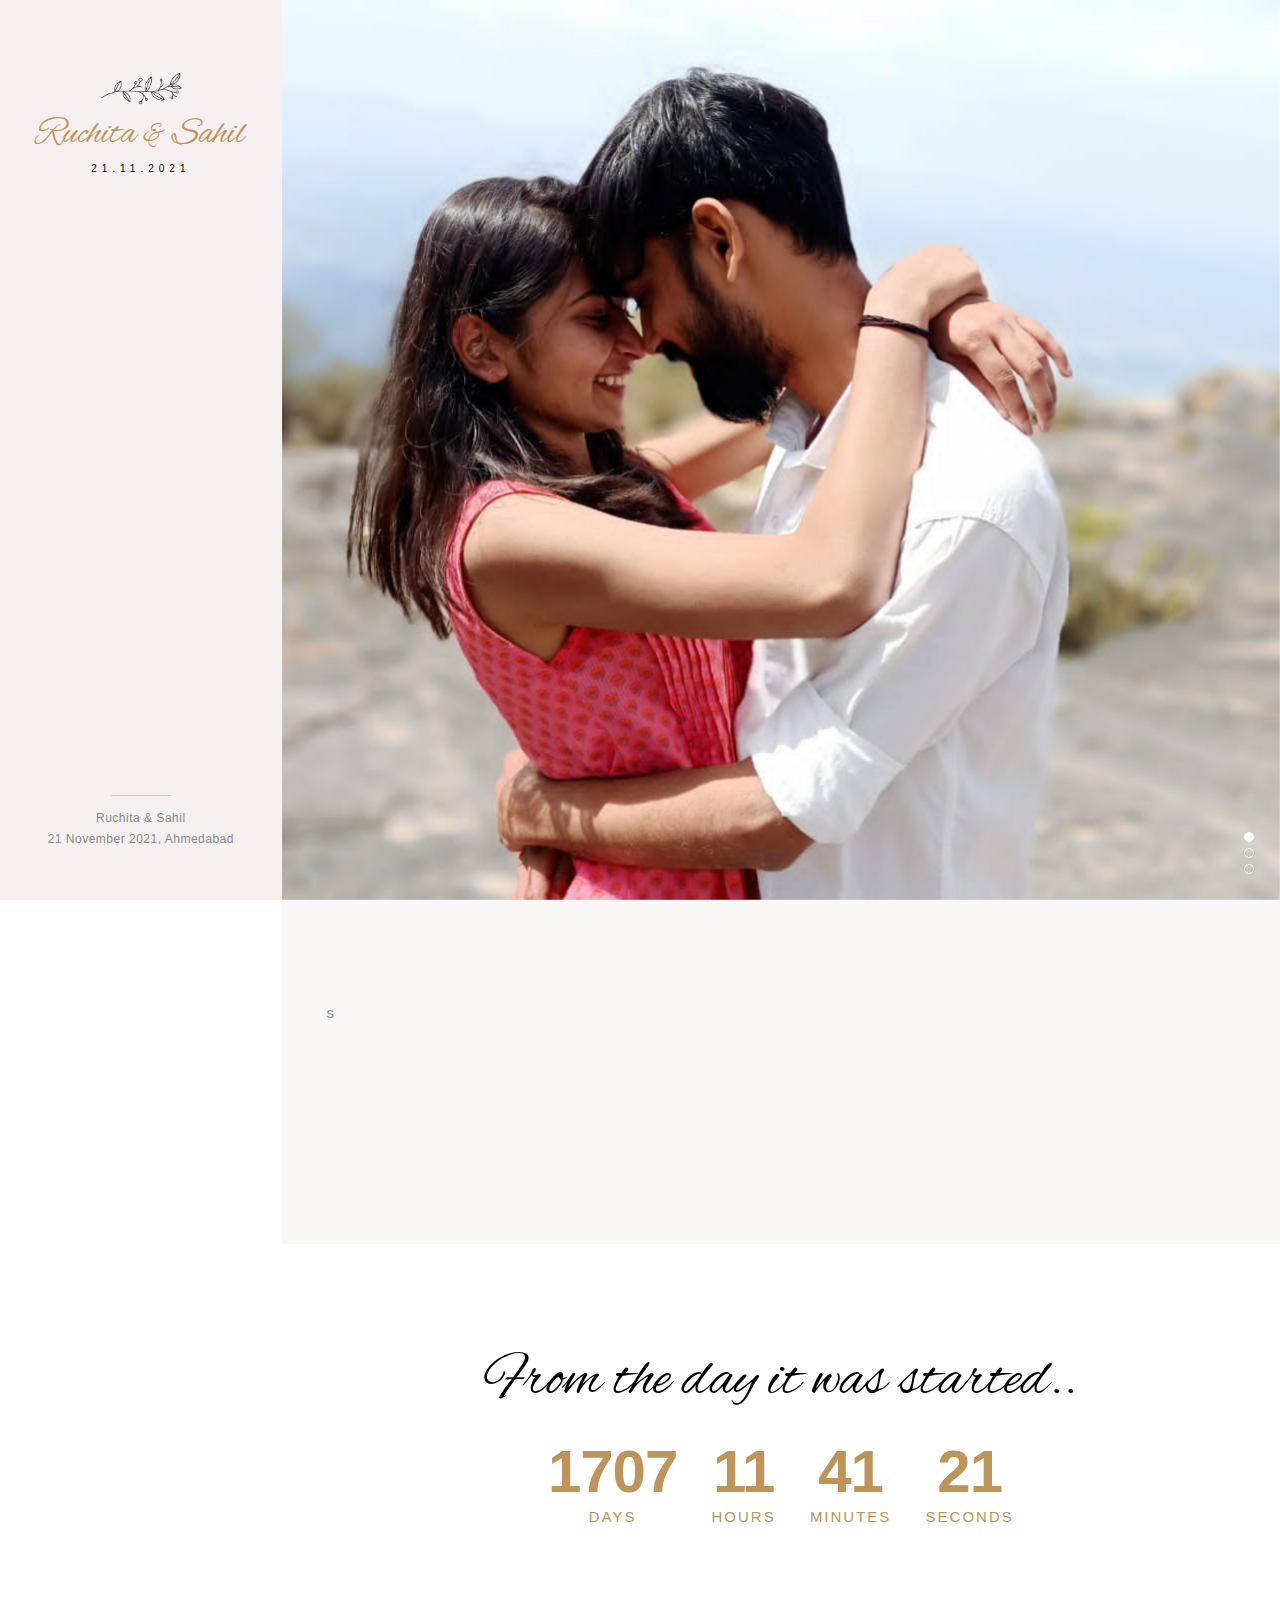
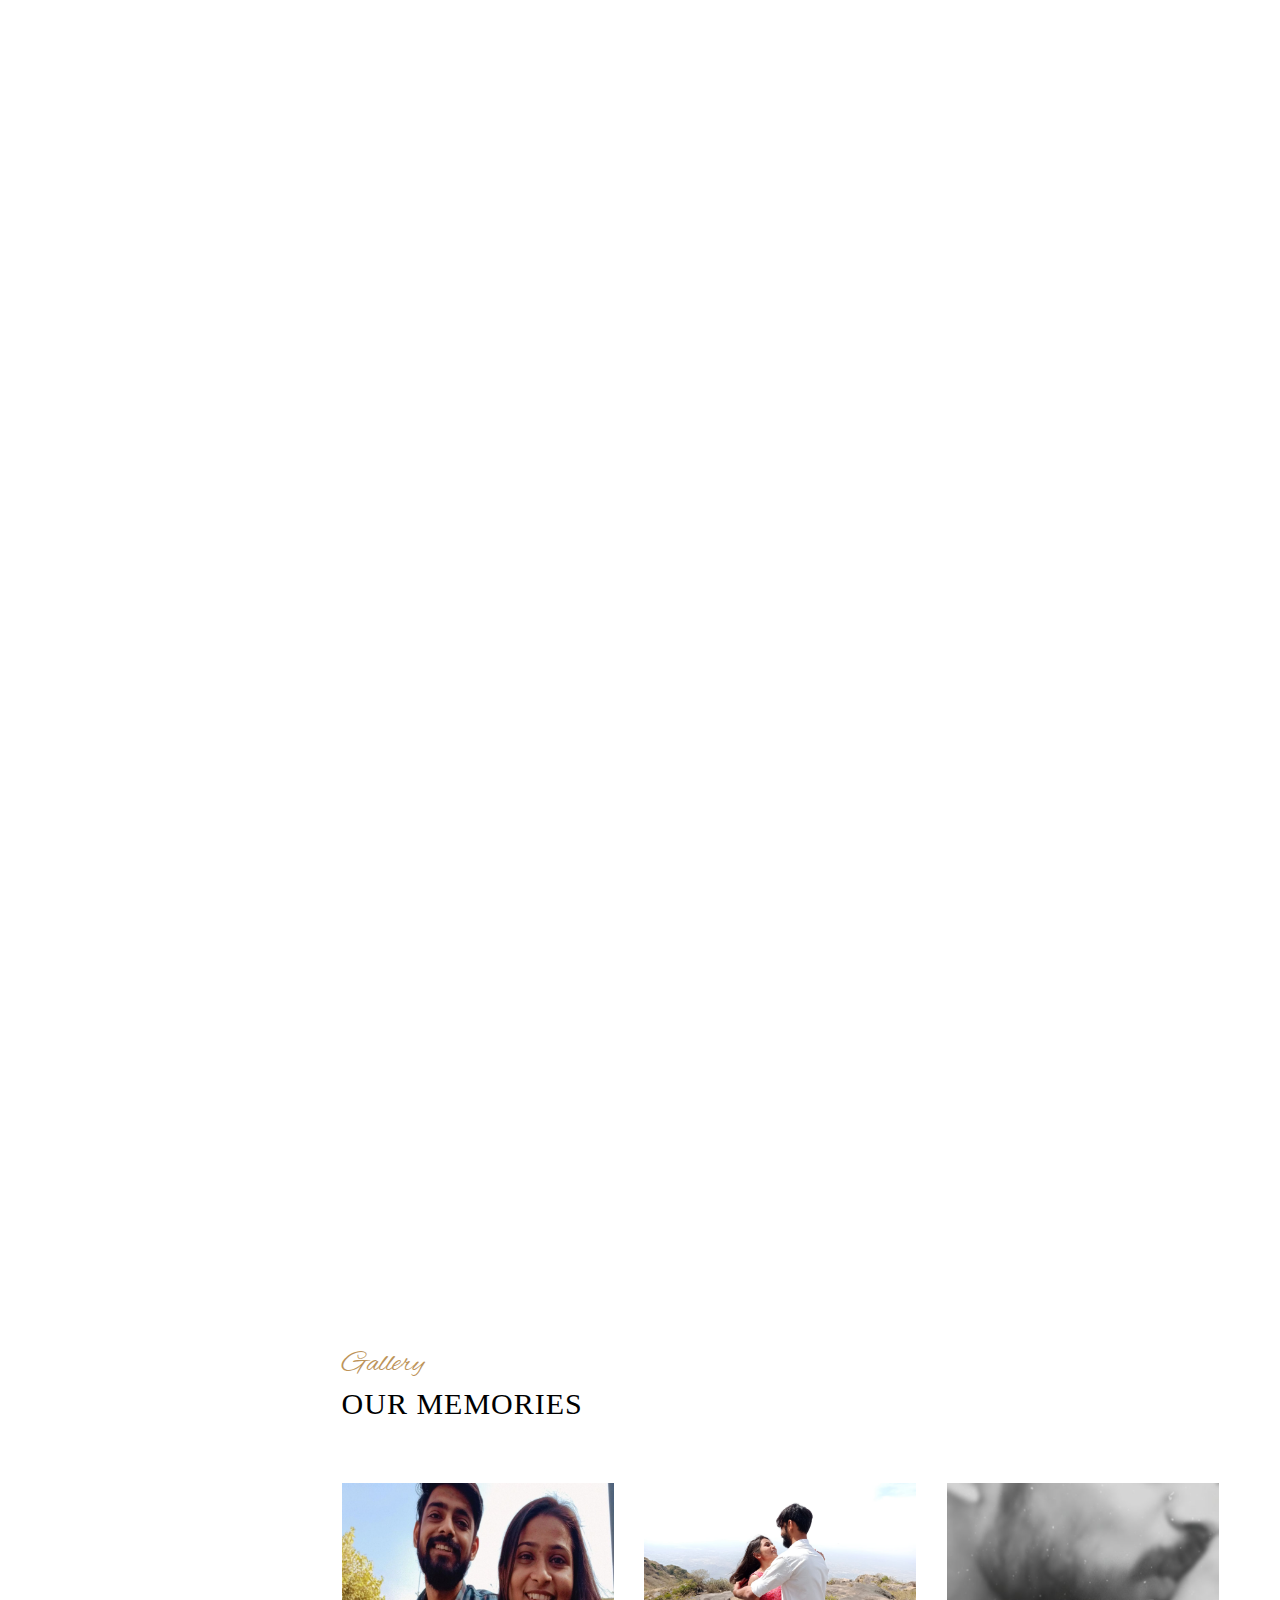
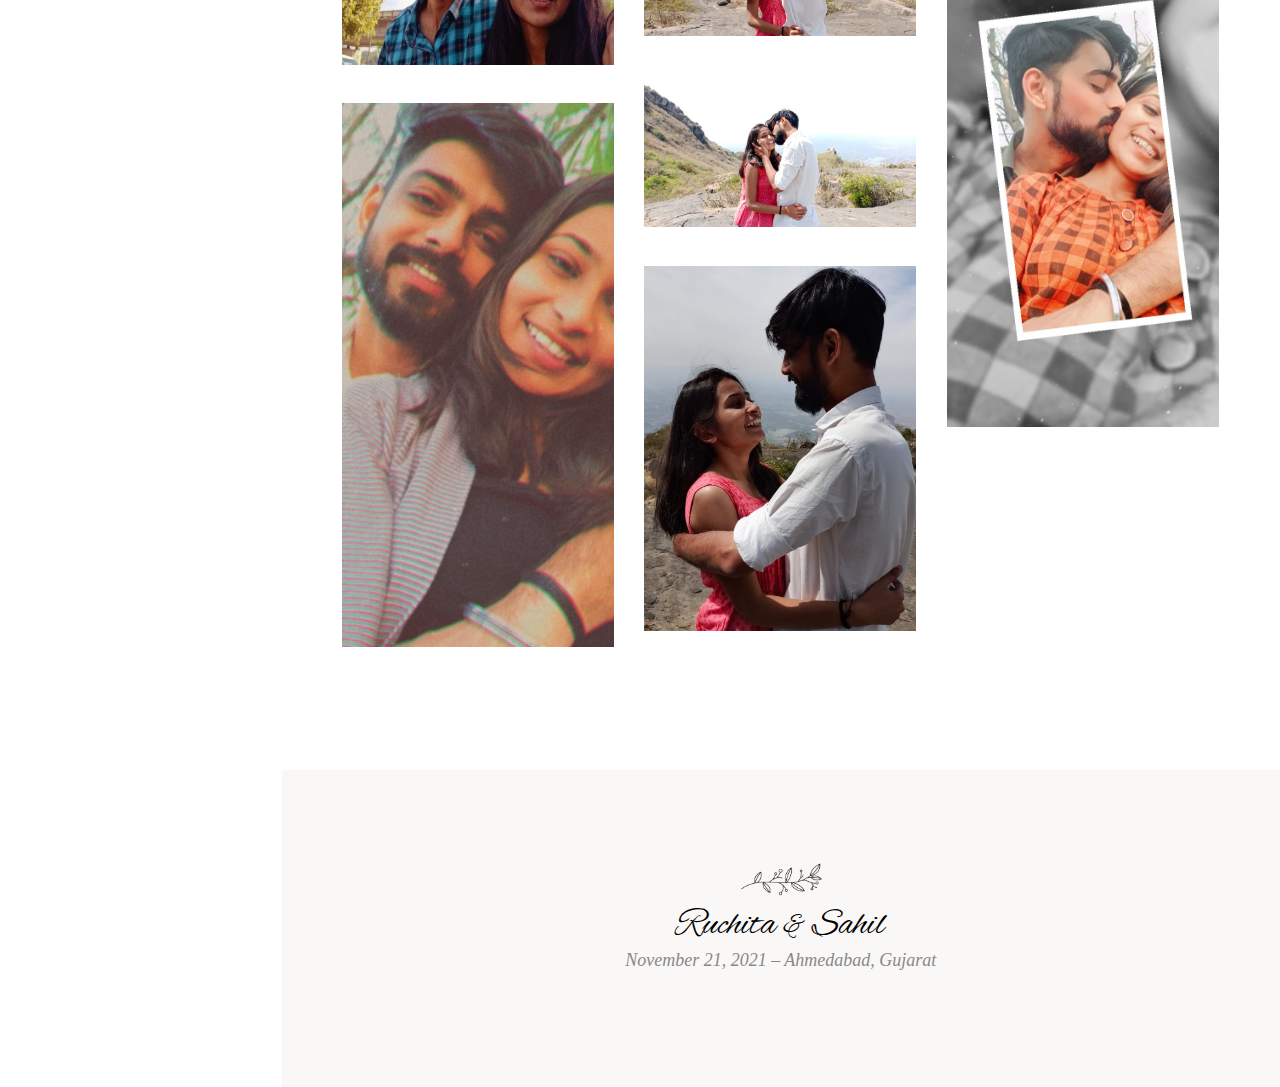
==== index.html @ 97fce1bd "commit via upload" ====
<!DOCTYPE HTML>
<html lang="en">


<!-- Mirrored from duruthemes.com/demo/html/olivia-enrico/demo2/index.html by HTTrack Website Copier/3.x [XR&CO'2014], Sun, 10 Apr 2022 14:04:12 GMT -->
<head>
    <meta charset="utf-8">
    <meta http-equiv="X-UA-Compatible" content="IE=edge">
    <title>Ruchlii & Sahil</title>
    <meta name="viewport" content="width=device-width, initial-scale=1">
    <link rel="icon" type="image/png" href="images/favicon.png" />
    <link rel="stylesheet" href="css/animate.css">
    <link rel="stylesheet" href="css/themify-icons.css">
    <link rel="stylesheet" href="css/bootstrap.css">
    <link rel="stylesheet" href="css/magnific-popup.css">
    <link rel="stylesheet" href="css/owl.carousel.min.css">
    <link rel="stylesheet" href="css/owl.theme.default.min.css">
    <link rel="stylesheet" href="css/flexslider.css">
    <link rel="stylesheet" href="css/style.css">
    <!-- FOR IE9 below -->
    <!--[if lt IE 9]>
        <script src="js/respond.min.js"></script>
    <![endif]-->
    <!-- Global site tag (gtag.js) - Google Analytics -->
    <script async src="https://www.googletagmanager.com/gtag/js?id=UA-144098545-1"></script>
    <script>
        window.dataLayer = window.dataLayer || [];
        function gtag() {
            dataLayer.push(arguments);
        }
        gtag('js', new Date());
        gtag('config', 'UA-144098545-1');
    </script>
</head>

<body>
    <!-- Preloader -->
    <div class="preloader">
        <div class="lds-heart">
            <div></div>
        </div>
    </div>
    <!-- Main -->
    <div id="oliven-page"> <a href="#" class="js-oliven-nav-toggle oliven-nav-toggle"><i></i></a>
        <!-- Sidebar Section -->
        <aside id="oliven-aside">
            <!-- Logo -->
            <div class="oliven-logo">
                <a href="index.html">
                    <img src="images/logo.png" alt="">
                    <span>Ruchita <small>&</small> Sahil</span>
                    <h6>21.11.2021</h6>
                </a>
            </div>
            
            <!-- Sidebar Footer -->
            <div class="footer1"> <span class="separator"></span>
                <p>Ruchita & Sahil<br />21 November 2021, Ahmedabad</p>
            </div>
        </aside>
        <!-- Content Section -->
        <div id="oliven-main">
            <!-- Slider -->
            <div id="home">
                <div class="oliven-hero js-fullheight">
                    <!-- Slider -->
                    <div class="flexslider js-fullheight">
                        <ul class="slides">
                            <li style="background-image: url(images/slider.jpg);">
                                <div class="overlay"></div>
                                <div class="container-fluid">
                                    <div class="row">
                                        <div class="col-md-12 js-fullheight slider-text">
                                            <div class="slider-text-inner">
                                                <div class="desc">
                                                    <h2>Ruchita & Sahil</h2>
                                                    <h6>21 November 2021</h6>
                                                </div>
                                            </div>
                                        </div>
                                    </div>
                                </div>
                            </li>
                            <li style="background-image: url(images/slider2.jpg);">
                                <div class="overlay"></div>
                                <div class="container-fluid">
                                    <div class="row">
                                        <div class="col-md-12 js-fullheight slider-text">
                                            <div class="slider-text-inner">
                                                <div class="desc">
                                                    <h2>I Love you till the end of my life</h2>
                                                </div>
                                            </div>
                                        </div>
                                    </div>
                                </div>
                            </li>
                            <li style="background-image: url(images/slider3.jpg);">
                                <div class="overlay"></div>
                                <div class="container-fluid">
                                    <div class="row">
                                        <div class="col-md-12 js-fullheight slider-text">
                                            <div class="slider-text-inner">
                                                <div class="desc">
                                                    <h2>Thank you for being with me❤</h2>
                                                </div>
                                            </div>
                                        </div>
                                    </div>
                                </div>
                            </li>
                        </ul>
                    </div>
                </div>
            </div>
            <!-- Couple -->
            <div id="couple" class="bridegroom clear section-padding bg-pink">
                <div class="container">
                    
                    <div class="row">s
                        <div class="col-md-12 text-center animate-box" data-animate-effect="fadeInUp">
                            <h3 class="oliven-couple-title">Our First Meet!!</h3>
                            <h4 class="oliven-couple-subtitle">Novemeber 21, 2021 — Ahmedabad, Gujarat</h4> 
                        </div>
                    </div>
                </div>
            </div>
            <!-- Countdown -->
            <div id="countdown" class="section-padding bg-img bg-fixed" data-background="images/banner-1.jpg">
                <div class="container">
                    <div class="row">
                        <div class="section-head col-md-12">
                            <h4>From the day it was started..</h4> 
                        </div>
                    </div>
                    <div class="row">
                        <div class="col-md-12">
                            <ul>
                                <li><span id="days"></span>Days</li>
                                <li><span id="hours"></span>Hours</li>
                                <li><span id="minutes"></span>Minutes</li>
                                <li><span id="seconds"></span>Seconds</li>
                            </ul>
                        </div>
                    </div>
                </div>
            </div>
            <!-- Our Story -->
            <div id="story" class="story section-padding">
                <div class="container">
                    <div class="row">
                        <div class="col-md-5 mb-30">
                            <div class="story-img animate-box" data-animate-effect="fadeInLeft">
                                <div class="img"> <img src="images/story.jpg" class="img-fluid" alt=""> </div>
                            </div>
                        </div>
                        <div class="col-md-7 animate-box" data-animate-effect="fadeInRight">
                            <h4 class="oliven-story-subtitle">Our love.</h4>
                            <h3 class="oliven-story-title">Our Story</h3>
                            <p>Curabit aliquet orci elit genes tristique lorem commodo vitae. Tuliaum tincidunt nete sede gravida aliquam, neque libero hendrerit magna, sit amet mollis lacus ithe maurise. Dunya erat volutpat edat themo the druanye semper.</p>
                            <p>Luality fringilla duiman at elit vinibus viverra nec a lacus themo the druanye sene sollicitudin mi suscipit non sagie the fermen.</p>
                            <p>Phasellus viverra tristique justo duis vitae diam neque nivamus ac est augue artine aringilla dui at elit finibus viverra nec a lacus. Nedana themo eros odio semper soe suscipit non. Curabit aliquet orci elit genes tristique.</p>
                            <h4>Dec 5th, 2022, We Said Yes!</h4>
                            <p>Luality fringilla duiman at elit finibus viverra nec a lacus themo the druanye sene sollicitudin mi suscipit non sagie the fermen.</p>
                        </div>
                    </div>
                </div>
            </div>
            <!-- Friends -->
         
            <!-- See you -->
            <div id="seeyou" class="seeyou section-padding bg-img bg-fixed" data-background="images/banner-3.jpg">
                <div class="container">
                    <div class="row">
                        <div class="section-head col-md-12 text-center"> 
                            <span><i class="ti-heart"></i></span>
                            <h4>Always be with you darling till the end..</h4>
                        </div>
                    </div>
                </div>
            </div>
        
            <!-- Gallery -->
            <div id="gallery" class="section-padding">
                <div class="container">
                    <div class="row">
                        <div class="col-md-12 mb-30"> 
                            <span class="oliven-title-meta">Gallery</span>
                            <h2 class="oliven-title">Our Memories</h2> 
                        </div>
                    </div>
                    
                </div>
                <div class="container">
                    <div class="row gallery-filter mt-3">
                        <div class="col-md-4 gallery-item ceremony">
                            <a href="images/gallery/1.jpg" class="img-zoom">
                                <div class="gallery-box">
                                    <div class="gallery-img"> <img src="images/gallery/1.jpg" class="img-fluid mx-auto d-block" alt=""> </div>
                                
                                </div>
                            </a>
                        </div>
                        <div class="col-md-4 gallery-item party">
                            <a href="images/gallery/2.jpg" class="img-zoom">
                                <div class="gallery-box">
                                    <div class="gallery-img"> <img src="images/gallery/2.jpg" class="img-fluid mx-auto d-block" alt=""> </div>
                                    
                                </div>
                            </a>
                        </div>
                        <div class="col-md-4 gallery-item ceremony">
                            <a href="images/gallery/3.jpg" class="img-zoom">
                                <div class="gallery-box">
                                    <div class="gallery-img"> <img src="images/gallery/3.jpg" class="img-fluid mx-auto d-block" alt=""> </div>
                                   
                                </div>
                            </a>
                        </div>
                        <div class="col-md-4 gallery-item party">
                            <a href="images/gallery/4.jpg" class="img-zoom">
                                <div class="gallery-box">
                                    <div class="gallery-img"> <img src="images/gallery/4.jpg" class="img-fluid mx-auto d-block" alt=""> </div>
                                  
                                </div>
                            </a>
                        </div>
                        <div class="col-md-4 gallery-item ceremony">
                            <a href="images/gallery/5.jpg" class="img-zoom">
                                <div class="gallery-box">
                                    <div class="gallery-img"> <img src="images/gallery/5.jpg" class="img-fluid mx-auto d-block" alt=""> </div>
                                    
                                </div>
                            </a>
                        </div>
                        <div class="col-md-4 gallery-item party">
                            <a href="images/gallery/6.jpg" class="img-zoom">
                                <div class="gallery-box">
                                    <div class="gallery-img"> <img src="images/gallery/6.jpg" class="img-fluid mx-auto d-block" alt=""> </div>
                                 
                                </div>
                            </a>
                        </div>
                    </div>
                </div>
            </div>
      
            <!-- Footer -->
            <div class="footer2">
                <div class="oliven-narrow-content">
                    <div class="row">
                        <div class="col-md-12 text-center">
                            <h2>
                                <a href="index.html"><img src="images/logo.png" alt=""><span>Ruchita <small>&</small> Sahil</span></a>
                            </h2>
                            <p class="copyright">November 21, 2021 – Ahmedabad, Gujarat</p>
                        </div>
                    </div>
                </div>
            </div>
        </div>
        <!-- jQuery -->
        <script src="js/jquery.min.js"></script>
        <script src="js/modernizr-2.6.2.min.js"></script>
        <script src="js/jquery.easing.1.3.js"></script>
        <script src="js/bootstrap.min.js"></script>
        <script src="js/jquery.flexslider-min.js"></script>
        <script src="js/jquery.waypoints.min.js"></script>
        <script src="js/sticky-kit.min.js"></script>
        <script src="js/isotope.js"></script>
        <script src="js/jquery.magnific-popup.min.js"></script>
        <script src="js/owl.carousel.min.js"></script>
        <script src="js/main.js"></script>
    </div>
</body>


<!-- Mirrored from duruthemes.com/demo/html/olivia-enrico/demo2/index.html by HTTrack Website Copier/3.x [XR&CO'2014], Sun, 10 Apr 2022 14:05:43 GMT -->
</html>
---- css/themify-icons.css ----
@font-face {
	font-family: 'themify';
	src:url('../fonts/themify.eot');
	src:url('../fonts/themifyd41d.eot?#iefix') format('embedded-opentype'),
		url('../fonts/themify.woff') format('woff'),
		url('../fonts/themify.ttf') format('truetype'),
		url('../fonts/themify.svg') format('svg');
	font-weight: normal;
	font-style: normal;
}

[class^="ti-"], [class*=" ti-"] {
	font-family: 'themify';
	speak: none;
	font-style: normal;
	font-weight: normal;
	font-variant: normal;
	text-transform: none;
	line-height: 1;

	/* Better Font Rendering =========== */
	-webkit-font-smoothing: antialiased;
	-moz-osx-font-smoothing: grayscale;
}

.ti-wand:before {
	content: "\e600";
}
.ti-volume:before {
	content: "\e601";
}
.ti-user:before {
	content: "\e602";
}
.ti-unlock:before {
	content: "\e603";
}
.ti-unlink:before {
	content: "\e604";
}
.ti-trash:before {
	content: "\e605";
}
.ti-thought:before {
	content: "\e606";
}
.ti-target:before {
	content: "\e607";
}
.ti-tag:before {
	content: "\e608";
}
.ti-tablet:before {
	content: "\e609";
}
.ti-star:before {
	content: "\e60a";
}
.ti-spray:before {
	content: "\e60b";
}
.ti-signal:before {
	content: "\e60c";
}
.ti-shopping-cart:before {
	content: "\e60d";
}
.ti-shopping-cart-full:before {
	content: "\e60e";
}
.ti-settings:before {
	content: "\e60f";
}
.ti-search:before {
	content: "\e610";
}
.ti-zoom-in:before {
	content: "\e611";
}
.ti-zoom-out:before {
	content: "\e612";
}
.ti-cut:before {
	content: "\e613";
}
.ti-ruler:before {
	content: "\e614";
}
.ti-ruler-pencil:before {
	content: "\e615";
}
.ti-ruler-alt:before {
	content: "\e616";
}
.ti-bookmark:before {
	content: "\e617";
}
.ti-bookmark-alt:before {
	content: "\e618";
}
.ti-reload:before {
	content: "\e619";
}
.ti-plus:before {
	content: "\e61a";
}
.ti-pin:before {
	content: "\e61b";
}
.ti-pencil:before {
	content: "\e61c";
}
.ti-pencil-alt:before {
	content: "\e61d";
}
.ti-paint-roller:before {
	content: "\e61e";
}
.ti-paint-bucket:before {
	content: "\e61f";
}
.ti-na:before {
	content: "\e620";
}
.ti-mobile:before {
	content: "\e621";
}
.ti-minus:before {
	content: "\e622";
}
.ti-medall:before {
	content: "\e623";
}
.ti-medall-alt:before {
	content: "\e624";
}
.ti-marker:before {
	content: "\e625";
}
.ti-marker-alt:before {
	content: "\e626";
}
.ti-arrow-up:before {
	content: "\e627";
}
.ti-arrow-right:before {
	content: "\e628";
}
.ti-arrow-left:before {
	content: "\e629";
}
.ti-arrow-down:before {
	content: "\e62a";
}
.ti-lock:before {
	content: "\e62b";
}
.ti-location-arrow:before {
	content: "\e62c";
}
.ti-link:before {
	content: "\e62d";
}
.ti-layout:before {
	content: "\e62e";
}
.ti-layers:before {
	content: "\e62f";
}
.ti-layers-alt:before {
	content: "\e630";
}
.ti-key:before {
	content: "\e631";
}
.ti-import:before {
	content: "\e632";
}
.ti-image:before {
	content: "\e633";
}
.ti-heart:before {
	content: "\e634";
}
.ti-heart-broken:before {
	content: "\e635";
}
.ti-hand-stop:before {
	content: "\e636";
}
.ti-hand-open:before {
	content: "\e637";
}
.ti-hand-drag:before {
	content: "\e638";
}
.ti-folder:before {
	content: "\e639";
}
.ti-flag:before {
	content: "\e63a";
}
.ti-flag-alt:before {
	content: "\e63b";
}
.ti-flag-alt-2:before {
	content: "\e63c";
}
.ti-eye:before {
	content: "\e63d";
}
.ti-export:before {
	content: "\e63e";
}
.ti-exchange-vertical:before {
	content: "\e63f";
}
.ti-desktop:before {
	content: "\e640";
}
.ti-cup:before {
	content: "\e641";
}
.ti-crown:before {
	content: "\e642";
}
.ti-comments:before {
	content: "\e643";
}
.ti-comment:before {
	content: "\e644";
}
.ti-comment-alt:before {
	content: "\e645";
}
.ti-close:before {
	content: "\e646";
}
.ti-clip:before {
	content: "\e647";
}
.ti-angle-up:before {
	content: "\e648";
}
.ti-angle-right:before {
	content: "\e649";
}
.ti-angle-left:before {
	content: "\e64a";
}
.ti-angle-down:before {
	content: "\e64b";
}
.ti-check:before {
	content: "\e64c";
}
.ti-check-box:before {
	content: "\e64d";
}
.ti-camera:before {
	content: "\e64e";
}
.ti-announcement:before {
	content: "\e64f";
}
.ti-brush:before {
	content: "\e650";
}
.ti-briefcase:before {
	content: "\e651";
}
.ti-bolt:before {
	content: "\e652";
}
.ti-bolt-alt:before {
	content: "\e653";
}
.ti-blackboard:before {
	content: "\e654";
}
.ti-bag:before {
	content: "\e655";
}
.ti-move:before {
	content: "\e656";
}
.ti-arrows-vertical:before {
	content: "\e657";
}
.ti-arrows-horizontal:before {
	content: "\e658";
}
.ti-fullscreen:before {
	content: "\e659";
}
.ti-arrow-top-right:before {
	content: "\e65a";
}
.ti-arrow-top-left:before {
	content: "\e65b";
}
.ti-arrow-circle-up:before {
	content: "\e65c";
}
.ti-arrow-circle-right:before {
	content: "\e65d";
}
.ti-arrow-circle-left:before {
	content: "\e65e";
}
.ti-arrow-circle-down:before {
	content: "\e65f";
}
.ti-angle-double-up:before {
	content: "\e660";
}
.ti-angle-double-right:before {
	content: "\e661";
}
.ti-angle-double-left:before {
	content: "\e662";
}
.ti-angle-double-down:before {
	content: "\e663";
}
.ti-zip:before {
	content: "\e664";
}
.ti-world:before {
	content: "\e665";
}
.ti-wheelchair:before {
	content: "\e666";
}
.ti-view-list:before {
	content: "\e667";
}
.ti-view-list-alt:before {
	content: "\e668";
}
.ti-view-grid:before {
	content: "\e669";
}
.ti-uppercase:before {
	content: "\e66a";
}
.ti-upload:before {
	content: "\e66b";
}
.ti-underline:before {
	content: "\e66c";
}
.ti-truck:before {
	content: "\e66d";
}
.ti-timer:before {
	content: "\e66e";
}
.ti-ticket:before {
	content: "\e66f";
}
.ti-thumb-up:before {
	content: "\e670";
}
.ti-thumb-down:before {
	content: "\e671";
}
.ti-text:before {
	content: "\e672";
}
.ti-stats-up:before {
	content: "\e673";
}
.ti-stats-down:before {
	content: "\e674";
}
.ti-split-v:before {
	content: "\e675";
}
.ti-split-h:before {
	content: "\e676";
}
.ti-smallcap:before {
	content: "\e677";
}
.ti-shine:before {
	content: "\e678";
}
.ti-shift-right:before {
	content: "\e679";
}
.ti-shift-left:before {
	content: "\e67a";
}
.ti-shield:before {
	content: "\e67b";
}
.ti-notepad:before {
	content: "\e67c";
}
.ti-server:before {
	content: "\e67d";
}
.ti-quote-right:before {
	content: "\e67e";
}
.ti-quote-left:before {
	content: "\e67f";
}
.ti-pulse:before {
	content: "\e680";
}
.ti-printer:before {
	content: "\e681";
}
.ti-power-off:before {
	content: "\e682";
}
.ti-plug:before {
	content: "\e683";
}
.ti-pie-chart:before {
	content: "\e684";
}
.ti-paragraph:before {
	content: "\e685";
}
.ti-panel:before {
	content: "\e686";
}
.ti-package:before {
	content: "\e687";
}
.ti-music:before {
	content: "\e688";
}
.ti-music-alt:before {
	content: "\e689";
}
.ti-mouse:before {
	content: "\e68a";
}
.ti-mouse-alt:before {
	content: "\e68b";
}
.ti-money:before {
	content: "\e68c";
}
.ti-microphone:before {
	content: "\e68d";
}
.ti-menu:before {
	content: "\e68e";
}
.ti-menu-alt:before {
	content: "\e68f";
}
.ti-map:before {
	content: "\e690";
}
.ti-map-alt:before {
	content: "\e691";
}
.ti-loop:before {
	content: "\e692";
}
.ti-location-pin:before {
	content: "\e693";
}
.ti-list:before {
	content: "\e694";
}
.ti-light-bulb:before {
	content: "\e695";
}
.ti-Italic:before {
	content: "\e696";
}
.ti-info:before {
	content: "\e697";
}
.ti-infinite:before {
	content: "\e698";
}
.ti-id-badge:before {
	content: "\e699";
}
.ti-hummer:before {
	content: "\e69a";
}
.ti-home:before {
	content: "\e69b";
}
.ti-help:before {
	content: "\e69c";
}
.ti-headphone:before {
	content: "\e69d";
}
.ti-harddrives:before {
	content: "\e69e";
}
.ti-harddrive:before {
	content: "\e69f";
}
.ti-gift:before {
	content: "\e6a0";
}
.ti-game:before {
	content: "\e6a1";
}
.ti-filter:before {
	content: "\e6a2";
}
.ti-files:before {
	content: "\e6a3";
}
.ti-file:before {
	content: "\e6a4";
}
.ti-eraser:before {
	content: "\e6a5";
}
.ti-envelope:before {
	content: "\e6a6";
}
.ti-download:before {
	content: "\e6a7";
}
.ti-direction:before {
	content: "\e6a8";
}
.ti-direction-alt:before {
	content: "\e6a9";
}
.ti-dashboard:before {
	content: "\e6aa";
}
.ti-control-stop:before {
	content: "\e6ab";
}
.ti-control-shuffle:before {
	content: "\e6ac";
}
.ti-control-play:before {
	content: "\e6ad";
}
.ti-control-pause:before {
	content: "\e6ae";
}
.ti-control-forward:before {
	content: "\e6af";
}
.ti-control-backward:before {
	content: "\e6b0";
}
.ti-cloud:before {
	content: "\e6b1";
}
.ti-cloud-up:before {
	content: "\e6b2";
}
.ti-cloud-down:before {
	content: "\e6b3";
}
.ti-clipboard:before {
	content: "\e6b4";
}
.ti-car:before {
	content: "\e6b5";
}
.ti-calendar:before {
	content: "\e6b6";
}
.ti-book:before {
	content: "\e6b7";
}
.ti-bell:before {
	content: "\e6b8";
}
.ti-basketball:before {
	content: "\e6b9";
}
.ti-bar-chart:before {
	content: "\e6ba";
}
.ti-bar-chart-alt:before {
	content: "\e6bb";
}
.ti-back-right:before {
	content: "\e6bc";
}
.ti-back-left:before {
	content: "\e6bd";
}
.ti-arrows-corner:before {
	content: "\e6be";
}
.ti-archive:before {
	content: "\e6bf";
}
.ti-anchor:before {
	content: "\e6c0";
}
.ti-align-right:before {
	content: "\e6c1";
}
.ti-align-left:before {
	content: "\e6c2";
}
.ti-align-justify:before {
	content: "\e6c3";
}
.ti-align-center:before {
	content: "\e6c4";
}
.ti-alert:before {
	content: "\e6c5";
}
.ti-alarm-clock:before {
	content: "\e6c6";
}
.ti-agenda:before {
	content: "\e6c7";
}
.ti-write:before {
	content: "\e6c8";
}
.ti-window:before {
	content: "\e6c9";
}
.ti-widgetized:before {
	content: "\e6ca";
}
.ti-widget:before {
	content: "\e6cb";
}
.ti-widget-alt:before {
	content: "\e6cc";
}
.ti-wallet:before {
	content: "\e6cd";
}
.ti-video-clapper:before {
	content: "\e6ce";
}
.ti-video-camera:before {
	content: "\e6cf";
}
.ti-vector:before {
	content: "\e6d0";
}
.ti-themify-logo:before {
	content: "\e6d1";
}
.ti-themify-favicon:before {
	content: "\e6d2";
}
.ti-themify-favicon-alt:before {
	content: "\e6d3";
}
.ti-support:before {
	content: "\e6d4";
}
.ti-stamp:before {
	content: "\e6d5";
}
.ti-split-v-alt:before {
	content: "\e6d6";
}
.ti-slice:before {
	content: "\e6d7";
}
.ti-shortcode:before {
	content: "\e6d8";
}
.ti-shift-right-alt:before {
	content: "\e6d9";
}
.ti-shift-left-alt:before {
	content: "\e6da";
}
.ti-ruler-alt-2:before {
	content: "\e6db";
}
.ti-receipt:before {
	content: "\e6dc";
}
.ti-pin2:before {
	content: "\e6dd";
}
.ti-pin-alt:before {
	content: "\e6de";
}
.ti-pencil-alt2:before {
	content: "\e6df";
}
.ti-palette:before {
	content: "\e6e0";
}
.ti-more:before {
	content: "\e6e1";
}
.ti-more-alt:before {
	content: "\e6e2";
}
.ti-microphone-alt:before {
	content: "\e6e3";
}
.ti-magnet:before {
	content: "\e6e4";
}
.ti-line-double:before {
	content: "\e6e5";
}
.ti-line-dotted:before {
	content: "\e6e6";
}
.ti-line-dashed:before {
	content: "\e6e7";
}
.ti-layout-width-full:before {
	content: "\e6e8";
}
.ti-layout-width-default:before {
	content: "\e6e9";
}
.ti-layout-width-default-alt:before {
	content: "\e6ea";
}
.ti-layout-tab:before {
	content: "\e6eb";
}
.ti-layout-tab-window:before {
	content: "\e6ec";
}
.ti-layout-tab-v:before {
	content: "\e6ed";
}
.ti-layout-tab-min:before {
	content: "\e6ee";
}
.ti-layout-slider:before {
	content: "\e6ef";
}
.ti-layout-slider-alt:before {
	content: "\e6f0";
}
.ti-layout-sidebar-right:before {
	content: "\e6f1";
}
.ti-layout-sidebar-none:before {
	content: "\e6f2";
}
.ti-layout-sidebar-left:before {
	content: "\e6f3";
}
.ti-layout-placeholder:before {
	content: "\e6f4";
}
.ti-layout-menu:before {
	content: "\e6f5";
}
.ti-layout-menu-v:before {
	content: "\e6f6";
}
.ti-layout-menu-separated:before {
	content: "\e6f7";
}
.ti-layout-menu-full:before {
	content: "\e6f8";
}
.ti-layout-media-right-alt:before {
	content: "\e6f9";
}
.ti-layout-media-right:before {
	content: "\e6fa";
}
.ti-layout-media-overlay:before {
	content: "\e6fb";
}
.ti-layout-media-overlay-alt:before {
	content: "\e6fc";
}
.ti-layout-media-overlay-alt-2:before {
	content: "\e6fd";
}
.ti-layout-media-left-alt:before {
	content: "\e6fe";
}
.ti-layout-media-left:before {
	content: "\e6ff";
}
.ti-layout-media-center-alt:before {
	content: "\e700";
}
.ti-layout-media-center:before {
	content: "\e701";
}
.ti-layout-list-thumb:before {
	content: "\e702";
}
.ti-layout-list-thumb-alt:before {
	content: "\e703";
}
.ti-layout-list-post:before {
	content: "\e704";
}
.ti-layout-list-large-image:before {
	content: "\e705";
}
.ti-layout-line-solid:before {
	content: "\e706";
}
.ti-layout-grid4:before {
	content: "\e707";
}
.ti-layout-grid3:before {
	content: "\e708";
}
.ti-layout-grid2:before {
	content: "\e709";
}
.ti-layout-grid2-thumb:before {
	content: "\e70a";
}
.ti-layout-cta-right:before {
	content: "\e70b";
}
.ti-layout-cta-left:before {
	content: "\e70c";
}
.ti-layout-cta-center:before {
	content: "\e70d";
}
.ti-layout-cta-btn-right:before {
	content: "\e70e";
}
.ti-layout-cta-btn-left:before {
	content: "\e70f";
}
.ti-layout-column4:before {
	content: "\e710";
}
.ti-layout-column3:before {
	content: "\e711";
}
.ti-layout-column2:before {
	content: "\e712";
}
.ti-layout-accordion-separated:before {
	content: "\e713";
}
.ti-layout-accordion-merged:before {
	content: "\e714";
}
.ti-layout-accordion-list:before {
	content: "\e715";
}
.ti-ink-pen:before {
	content: "\e716";
}
.ti-info-alt:before {
	content: "\e717";
}
.ti-help-alt:before {
	content: "\e718";
}
.ti-headphone-alt:before {
	content: "\e719";
}
.ti-hand-point-up:before {
	content: "\e71a";
}
.ti-hand-point-right:before {
	content: "\e71b";
}
.ti-hand-point-left:before {
	content: "\e71c";
}
.ti-hand-point-down:before {
	content: "\e71d";
}
.ti-gallery:before {
	content: "\e71e";
}
.ti-face-smile:before {
	content: "\e71f";
}
.ti-face-sad:before {
	content: "\e720";
}
.ti-credit-card:before {
	content: "\e721";
}
.ti-control-skip-forward:before {
	content: "\e722";
}
.ti-control-skip-backward:before {
	content: "\e723";
}
.ti-control-record:before {
	content: "\e724";
}
.ti-control-eject:before {
	content: "\e725";
}
.ti-comments-smiley:before {
	content: "\e726";
}
.ti-brush-alt:before {
	content: "\e727";
}
.ti-youtube:before {
	content: "\e728";
}
.ti-vimeo:before {
	content: "\e729";
}
.ti-twitter:before {
	content: "\e72a";
}
.ti-time:before {
	content: "\e72b";
}
.ti-tumblr:before {
	content: "\e72c";
}
.ti-skype:before {
	content: "\e72d";
}
.ti-share:before {
	content: "\e72e";
}
.ti-share-alt:before {
	content: "\e72f";
}
.ti-rocket:before {
	content: "\e730";
}
.ti-pinterest:before {
	content: "\e731";
}
.ti-new-window:before {
	content: "\e732";
}
.ti-microsoft:before {
	content: "\e733";
}
.ti-list-ol:before {
	content: "\e734";
}
.ti-linkedin:before {
	content: "\e735";
}
.ti-layout-sidebar-2:before {
	content: "\e736";
}
.ti-layout-grid4-alt:before {
	content: "\e737";
}
.ti-layout-grid3-alt:before {
	content: "\e738";
}
.ti-layout-grid2-alt:before {
	content: "\e739";
}
.ti-layout-column4-alt:before {
	content: "\e73a";
}
.ti-layout-column3-alt:before {
	content: "\e73b";
}
.ti-layout-column2-alt:before {
	content: "\e73c";
}
.ti-instagram:before {
	content: "\e73d";
}
.ti-google:before {
	content: "\e73e";
}
.ti-github:before {
	content: "\e73f";
}
.ti-flickr:before {
	content: "\e740";
}
.ti-facebook:before {
	content: "\e741";
}
.ti-dropbox:before {
	content: "\e742";
}
.ti-dribbble:before {
	content: "\e743";
}
.ti-apple:before {
	content: "\e744";
}
.ti-android:before {
	content: "\e745";
}
.ti-save:before {
	content: "\e746";
}
.ti-save-alt:before {
	content: "\e747";
}
.ti-yahoo:before {
	content: "\e748";
}
.ti-wordpress:before {
	content: "\e749";
}
.ti-vimeo-alt:before {
	content: "\e74a";
}
.ti-twitter-alt:before {
	content: "\e74b";
}
.ti-tumblr-alt:before {
	content: "\e74c";
}
.ti-trello:before {
	content: "\e74d";
}
.ti-stack-overflow:before {
	content: "\e74e";
}
.ti-soundcloud:before {
	content: "\e74f";
}
.ti-sharethis:before {
	content: "\e750";
}
.ti-sharethis-alt:before {
	content: "\e751";
}
.ti-reddit:before {
	content: "\e752";
}
.ti-pinterest-alt:before {
	content: "\e753";
}
.ti-microsoft-alt:before {
	content: "\e754";
}
.ti-linux:before {
	content: "\e755";
}
.ti-jsfiddle:before {
	content: "\e756";
}
.ti-joomla:before {
	content: "\e757";
}
.ti-html5:before {
	content: "\e758";
}
.ti-flickr-alt:before {
	content: "\e759";
}
.ti-email:before {
	content: "\e75a";
}
.ti-drupal:before {
	content: "\e75b";
}
.ti-dropbox-alt:before {
	content: "\e75c";
}
.ti-css3:before {
	content: "\e75d";
}
.ti-rss:before {
	content: "\e75e";
}
.ti-rss-alt:before {
	content: "\e75f";
}
---- css/style.css ----
/* ----------------------------------------------------------------
[Table of contents]

01. Google Fonts
02. Default style
03. Scrollbar
04. Selection
05. Owl Carousel custom style
06. Sidebar style
07. Main style
08. Navigation style
09. Slider style
10. Title style
11. Bride & Groom style
12. Wedding Countdown style
13. Our Story style
14. Friends style
15. Organization style
16. See You style
17. Gallery style
18. Gift Registry style
19. When & Where style
20. Gift style
21. Button style
22. Blog & Post style
23. Footer style
24. Media Query style

------------------------------------------------------------------- */


/* ===== Google Fonts ===== */
@import url('https://fonts.googleapis.com/css2?family=Alex+Brush&amp;family=Cormorant+Garamond:ital,wght@0,300;0,400;0,500;0,600;0,700;1,300;1,400;1,500;1,600;1,700&amp;family=Nunito+Sans:ital,wght@0,300;0,400;0,600;0,700;1,300;1,400;1,600;1,700&amp;display=swap');



/* ===== Default style ===== */
html,
body {
    -moz-osx-font-smoothing: grayscale;
    -webkit-font-smoothing: antialiased;
    -moz-font-smoothing: antialiased;
    font-smoothing: antialiased;
}
body {
    font-family: 'Nunito Sans', sans-serif;
    font-size: 15px;
    font-weight: 400;
    line-height: 1.75em;
    color: #888;
}
/*** typography ***/
/* headings */
h1,
h2,
h3,
h4,
h5,
h6 {
    color: #000;
    font-family: 'Cormorant Garamond', serif;
    font-weight: 500;
    line-height: 1.25em;
    margin: 0 0 20px 0;
}
/* paragraph */
p {
    font-family: 'Nunito Sans', sans-serif;
    font-size: 15px;
    font-weight: 400;
    line-height: 1.75em;
    color: #888;
    margin: 0 0 20px;
}
/* lists */
ul {
    list-style-type: none;
}
/* links */
a {
    color: #000;
    -webkit-transition: 0.5s;
    -o-transition: 0.5s;
    transition: 0.5s;
}
a:hover,
a:active,
a:focus {
    color: #000;
    outline: none;
    text-decoration: none !important;
}
a:link {
    text-decoration: none;
}
a:focus {
    outline: none;
}
img {
    width: 100%;
    height: auto;
}
.small,
small {
    font-size: 80%;
}
b,
strong {
    color: #000;
    font-weight: 600;
}
span,
a,
a:hover {
    display: inline-block;
    text-decoration: none;
    color: inherit;
}
hr {
    margin-top: 0px;
    margin-bottom: -20px;
    border: 0;
}
/* table */
table,
th,
tr,
td {
    border: 1px solid #000;
}
th,
tr,
td {
    padding: 10px;
}
/*** form element ***/
/* text field */
button,
input,
optgroup,
select,
textarea {
    font-family: 'Nunito Sans', sans-serif;
}
input[type="password"]:focus,
input[type="email"]:focus,
input[type="text"]:focus,
input[type="file"]:focus,
input[type="radio"]:focus,
input[type="checkbox"]:focus,
textarea:focus {
    outline: none;
}
input[type="password"],
input[type="email"],
input[type="text"],
input[type="file"],
textarea,
#message,
#search {
    max-width: 100%;
    margin-bottom: 15px;
    border: none;
    padding: 5px 15px;
    height: auto;
    background-color: #fff;
    -webkit-box-shadow: none;
    box-shadow: none;
    display: block;
    width: 100%;
    font-family: 'Nunito Sans', sans-serif;
    font-size: 15px;
    font-weight: 400;
    line-height: 1.75em;
    color: #000;
    background-image: none;
    border: 1px solid #ececec;
}
input:focus,
textarea:focus {
    border-bottom-width: 2px;
    border-color: #000;
}
input[type="submit"],
input[type="reset"],
input[type="button"],
button {
    font-family: 'Nunito Sans', sans-serif;
    background: #BD945A;
    border: 1px solid #BD945A;
    color: #fff;
    padding: 15px 30px;
    margin: 0;
    font-weight: 400;
    position: relative;
    font-size: 12px;
    text-transform: uppercase;
    letter-spacing: 2px;
    border-radius: 0px;
}
input[type="submit"]:hover,
input[type="reset"]:hover,
input[type="button"]:hover,
button:hover {
    background-color: transparent;
    color: #000;
}
select {
    padding: 10px;
    border-radius: 5px;
}
input[type="radio"],
input[type="checkbox"] {
    display: inline;
}

label {
    color: #777;
    transition: all .3s cubic-bezier(.64, .09, .08, 1);
    display: inline-block;
    -moz-appearance: none;
    display: inline-block;
    vertical-align: middle;
        font-family: 'Nunito Sans', sans-serif;
    font-size: 15px;
    font-weight: 400;
    line-height: 1.75em;
    margin-bottom: 0;
}
input[type=radio]:after,
input[type=radio]:before {
    content: '';
    position: absolute;
    transition: all .3s cubic-bezier(.64, .09, .08, 1)
}
input[type=checkbox] {
    position: relative;
    cursor: pointer;
    margin: 5px 23px 15px 0px;;
    -moz-appearance: none;
     -webkit-appearance: none;
    width: 12px;
}
input[type=checkbox]:before {
    content: '';
    width: 18px;
    height: 18px;
    border: 1px solid #ececec;
    background: #fff;
    position: absolute;
    top: 0px;
    margin-left: -1px;
}
input[type=checkbox]:after {
    font-family: 'themify';
    content: '\e64c';
    color: #BD945A;
    background: transparent;
    position: absolute;
    top: 1px;
    margin-left: -1px;
    left: 0;
    width: 18px;
    height: 18px;
    border: none;
    display: -webkit-inline-flex;
    display: -ms-inline-flexbox;
    display: inline-flex;
    -webkit-align-items: center;
    -ms-flex-align: center;
    align-items: center;
    -webkit-justify-content: center;
    -ms-flex-pack: center;
    justify-content: center;
    opacity: 0;
    transition: opacity .3s cubic-bezier(.64, .09, .08, 1);
    will-change: opacity;
    font-size: 12px;
}
input[type=checkbox]:checked:after {
    opacity: 1
}
input[type=radio] {
    position: relative;
    cursor: pointer;
    margin: 5px 20px 15px 0px;
    -moz-appearance: none;
    -webkit-appearance: none;
    width: 10px;
}
input[type=radio]:before {
    background-color: #fff;
    width: 18px;
    height: 18px;
    border-radius: 50%;
    border: 1px solid #ccc;
    display: inline-block;
    top: 0px;
    left: -4px;
    background-image: radial-gradient(circle, #BD945A 50%, #fff 70%);
    background-size: 0;
    background-position: 50% 50%;
    background-repeat: no-repeat;
    will-change: background-size;
    z-index: 2;
}
input[type=radio]:after {
    width: 20px;
    height: 20px;
    background: #fff;
    border-radius: 50%
}
input[type=radio]:checked:before {
    background-size: 14px 14px
}
.mb-15 {
    margin-bottom: 15px;
}

.form-control {
    -webkit-appearance: none;
    -moz-appearance: none;
    appearance: none;
    -webkit-box-shadow: none;
    box-shadow: none;
    background: transparent;
    border: none;
    border-bottom: 0px solid #e5e5e5;
    height: 54px;
    -webkit-border-radius: 0;
    -moz-border-radius: 0;
    -ms-border-radius: 0;
    border-radius: 0;
    padding: 0;
    font-family: 'Cormorant Garamond', serif;
    font-size: 18px;
    line-height: 1.75em;
    font-weight: 400;
}
.form-control:active,
.form-control:focus {
    outline: none;
    -webkit-box-shadow: none;
    box-shadow: none;
    background-color: #fff;
    border: 1px solid #ececec;
}
#message {
    font-family: 'Nunito Sans', sans-serif;
    height: 130px;
    padding: 12px;
    border: 1px solid #ececec;
}
/* padding */
.p-40 {
        padding: 40px
}
/* margin */
.mb-0 {
    margin-bottom: 0;
}
.mb-30 {
    margin-bottom: 30px;
}
.mb-60 {
    margin-bottom: 60px;
}
/* important */
.container-fluid {
    padding-right: 30px;
    padding-left: 30px;
}
.container {
    padding-right: 60px;
    padding-left: 60px;
}
.section-padding {
    padding-top: 100px;
    padding-bottom: 100px;
}
.js .animate-box {
    opacity: 0;
}
.clear {
    clear: both;
}
.o-hidden {
    overflow: hidden;
}
.pos-re {
    position: relative;
}
.full-width {
    width: 100% !important;
}
.bg-img {
    background-size: cover;
    background-repeat: no-repeat;
}
.bg-fixed {
    background-attachment: fixed;
}
.bg-cover {
    background-size: cover !important;
}
.v-middle {
    position: absolute;
    width: 100%;
    top: 50%;
    left: 0;
    -webkit-transform: translate(0%, -50%);
    transform: translate(0%, -50%);
}
.valign {
    display: -webkit-box;
    display: -ms-flexbox;
    display: flex;
    -webkit-box-align: center;
    -ms-flex-align: center;
    align-items: center;
}
.bg-pink {
    background-color: #faf8f7;
}
.bg-white {
    background-color: #fff;
}

/* ===== Scrollbar ===== */
::-webkit-scrollbar {
    width: 0px;
}
::-webkit-scrollbar-track {
    background: #fff;
}
::-webkit-scrollbar-thumb {
    background: #BD945A;
}
::-webkit-scrollbar-thumb:hover {
    background: #BD945A;
}


/* ===== Selection ===== */
::-webkit-selection {
    color: #fff;
    background: rgba(189, 148, 90, 0.75);
}
::-moz-selection {
    color: #fff;
    background: rgba(189, 148, 90, 0.75);
}
::selection {
    color: #fff;
    background: rgba(189, 148, 90, 0.75);
}


/* ===== Owl Carousel custom style ===== */
.owl-theme .owl-nav.disabled + .owl-dots {
    line-height: .7;
}
.owl-theme .owl-dots .owl-dot span {
    width: 6px;
    height: 6px;
    margin: 0 2px;
    border-radius: 50%;
    background: rgba(0, 0, 0, 0.2);
}
.owl-theme .owl-dots .owl-dot.active span,
.owl-theme .owl-dots .owl-dot:hover span {
    background: #BD945A;
}
.owl-theme .owl-nav [class*=owl-] {
    background-color: #BD945A;
    width: 30px;
    height: 30px;
    line-height: 25px;
    border-radius: 50%;
}
.owl-theme .owl-nav [class*=owl-] {
    color: #FFF;
    font-size: 12px;
    margin: 5px;
    padding: 4px 7px;
    background: #BD945A;
    display: inline-block;
    cursor: pointer;
    border-radius: 3px;
}
.owl-theme .owl-nav [class*=owl-] {
    background-color: transparent;
    border: 1px solid rgba(255, 255, 255, 0.6);
    width: 30px;
    height: 30px;
    line-height: 25px;
    border-radius: 50%;
    color: rgba(255, 255, 255, 0.6);
}
.owl-theme .owl-nav [class*=owl-]:hover {
    background-color: transparent;
    border: 1px solid #BD945A;
    color: #BD945A;
}


/* ===== Sidebar style ===== */
#oliven-page {
    width: 100%;
    overflow: hidden;
    position: relative;
}
#oliven-aside {
    padding: 60px 30px;
    width: 22%;
    position: fixed;
    bottom: 0;
    top: 0;
    left: 0;
    overflow-y: scroll;
    z-index: 1001;
    background: #F6F1F0;
    -webkit-transition: 0.5s;
    -o-transition: 0.5s;
    transition: 0.5s;
    scrollbar-width: none;
}
@media screen and (max-width: 1200px) {
    #oliven-aside {
        width: 30%;
    }
}
@media screen and (max-width: 768px) {
    #oliven-aside {
        width: 270px;
        -moz-transform: translateX(-270px);
        -webkit-transform: translateX(-270px);
        -ms-transform: translateX(-270px);
        -o-transform: translateX(-270px);
        transform: translateX(-270px);
        padding-top: 30px;
    }
}
#oliven-aside .oliven-logo {
    text-align: center;
    font-family: 'Cormorant Garamond', serif;
    font-size: 40px;
    font-weight: 600;
    text-transform: uppercase;
    margin-bottom: 60px;
    display: block;
    width: 100%;
    position: relative;
    color: #000;
    line-height: 1.2em;
    letter-spacing: 0px;
}
#oliven-aside .oliven-logo span {
        font-family: 'Alex Brush', cursive;
    font-weight: 400;
    text-transform: none;
    text-align: center;
    font-size: 24px;
    color: #fff;
}
#oliven-aside .oliven-logo h6 {
    font-family: 'Nunito Sans', sans-serif;
    font-weight: 400;
    text-transform: none;
    text-align: center;
    font-size: 10px;
    letter-spacing: 5px;
    color: #000;
    margin-bottom: 5px;
}
#oliven-aside .oliven-logo img {
    width: 90px;
    margin-bottom: 0px;
}
@media screen and (max-width: 768px) {
    #oliven-aside .oliven-logo {
        margin-bottom: 60px;
    }
}
#oliven-aside .oliven-logo a {
    display: inline-block;
}
#oliven-aside .oliven-logo a span {
    display: block;
    font-size: 36px;
    color: #BD945A;
    font-family: 'Alex Brush', cursive;
    font-weight: 400;
    display: block;
    margin-top: 0px;
    text-align: center;
    line-height: 1.5em;
}
#oliven-aside .oliven-logo a i {
    color: #fff;
    font-size: 16px;
    vertical-align: super;
}
#oliven-aside .oliven-main-menu ul {
    text-align: center;
    margin: 0;
    padding: 0;
}
@media screen and (max-width: 768px) {
    #oliven-aside .oliven-main-menu ul {
        margin: 0 0 30px 0;
    }
}
#oliven-aside .oliven-main-menu ul li {
    margin: 3px 0 3px 0;
    padding: 0 0 3px 0;
    list-style: none;
}
#oliven-aside .oliven-main-menu ul li a {
    color: #000;
    text-decoration: none;
    position: relative;
    padding: 0;
    font-family: 'Cormorant Garamond', serif;
    font-weight: 400;
    font-size: 17px;
    line-height: 1.5em;
    letter-spacing: 0.5px;
    -webkit-transition: 0.3s;
    -o-transition: 0.3s;
    transition: 0.3s;
    border-bottom: 1px solid transparent;
}
#oliven-aside .oliven-main-menu ul li a:hover {
    border-bottom: 1px solid #BD945A;
    -webkit-transition: all .5s ease-in-out;
    transition: all .5s ease-in-out
}
#oliven-aside .oliven-main-menu ul li.oliven-active a {
    color: #BD945A;
}
#oliven-aside .oliven-main-menu ul li.oliven-active a:after {
    visibility: visible;
    -webkit-transform: scaleX(1);
    -moz-transform: scaleX(1);
    -ms-transform: scaleX(1);
    -o-transform: scaleX(1);
    transform: scaleX(1);
}
#oliven-aside .oliven-main-menu ul li a span:hover {
    color: #000;
}
#oliven-aside .footer1 {
    position: absolute;
    bottom: 30px;
    right: 0;
    left: 0;
    text-align: center;
}
#oliven-aside .footer1 p {
    font-size: 12px;
    color: #888;
    letter-spacing: 0.5px;
}
#oliven-aside .footer1 img {
    width: 75px;
}
#oliven-aside .footer1 a {
    color: #BD945A;
}
#oliven-aside .separator {
    width: 60px;
    position: relative;
    display: inline-block;
    vertical-align: middle;
     border-bottom: 1px solid rgba(189, 148, 90,0.4);
    margin: 5px auto;
}
@media screen and (max-width: 768px) {
    #oliven-aside .footer1 {
        position: relative;
        padding-top: 60px;
    }
}


/* ===== Main style ===== */
#oliven-main {
    width: 78%;
    float: right;
    -webkit-transition: 0.5s;
    -o-transition: 0.5s;
    transition: 0.5s;
}
@media screen and (max-width: 1200px) {
    #oliven-main {
        width: 70%;
    }
}
@media screen and (max-width: 768px) {
    #oliven-main {
        width: 100%;
    }
}


/* ===== Navigation styles ===== */
.oliven-nav-toggle {
    cursor: pointer;
    text-decoration: none;
}
.oliven-nav-toggle.active i::before,
.oliven-nav-toggle.active i::after {
    background: #fff;
}
.oliven-nav-toggle.dark.active i::before,
.oliven-nav-toggle.dark.active i::after {
    background: #000;
}
.oliven-nav-toggle:hover,
.oliven-nav-toggle:focus,
.oliven-nav-toggle:active {
    outline: none;
    border-bottom: none !important;
}
.oliven-nav-toggle i {
    position: relative;
    display: -moz-inline-stack;
    display: inline-block;
    zoom: 1;
    width: 19px;
    height: 1px;
    color: #fff;
    font: bold 14px/.4 Helvetica;
    text-transform: uppercase;
    text-indent: -55px;
    background: #fff;
    -webkit-transition: all .2s ease-out;
    -o-transition: all .2s ease-out;
    transition: all .2s ease-out;
    top: -4px;
}
.oliven-nav-toggle i::before,
.oliven-nav-toggle i::after {
    content: '';
    width: 20px;
    height: 1px;
    background: #fff;
    position: absolute;
    left: 0;
    -webkit-transition: 0.2s;
    -o-transition: 0.2s;
    transition: 0.2s;
}
.oliven-nav-toggle.dark i {
    position: relative;
    color: #000;
    background: #000;
    -webkit-transition: all .2s ease-out;
    -o-transition: all .2s ease-out;
    transition: all .2s ease-out;
}
.oliven-nav-toggle.dark i::before,
.oliven-nav-toggle.dark i::after {
    background: #000;
    -webkit-transition: 0.2s;
    -o-transition: 0.2s;
    transition: 0.2s;
}
.oliven-nav-toggle i::before {
    top: -7px;
}
.oliven-nav-toggle i::after {
    bottom: -7px;
}
.oliven-nav-toggle:hover i::before {
    top: -10px;
}
.oliven-nav-toggle:hover i::after {
    bottom: -10px;
}
.oliven-nav-toggle.active i {
    background: transparent;
}
.oliven-nav-toggle.active i::before {
    top: 0;
    -webkit-transform: rotateZ(45deg);
    -moz-transform: rotateZ(45deg);
    -ms-transform: rotateZ(45deg);
    -o-transform: rotateZ(45deg);
    transform: rotateZ(45deg);
}
.oliven-nav-toggle.active i::after {
    bottom: 0;
    -webkit-transform: rotateZ(-45deg);
    -moz-transform: rotateZ(-45deg);
    -ms-transform: rotateZ(-45deg);
    -o-transform: rotateZ(-45deg);
    transform: rotateZ(-45deg);
}
.oliven-nav-toggle {
    position: fixed;
    left: 0px;
    top: 0px;
    z-index: 9999;
    cursor: pointer;
    opacity: 1;
    visibility: hidden;
    padding: 12px 15px;
    -webkit-transition: 0.5s;
    -o-transition: 0.5s;
    transition: 0.5s;
    background: #BD945A;
    margin: 15px 30px;
    border-radius: 50%;
}
@media screen and (max-width: 768px) {
    .oliven-nav-toggle {
        opacity: 1;
        visibility: visible;
    }
}
body.offcanvas {
    overflow-x: hidden;
}
body.offcanvas #oliven-aside {
    -moz-transform: translateX(0);
    -webkit-transform: translateX(0);
    -ms-transform: translateX(0);
    -o-transform: translateX(0);
    transform: translateX(0);
    width: 270px;
    z-index: 999;
    position: fixed;
}
body.offcanvas #oliven-main,
body.offcanvas .oliven-nav-toggle {
    top: 0;
    -moz-transform: translateX(270px);
    -webkit-transform: translateX(270px);
    -ms-transform: translateX(270px);
    -o-transform: translateX(270px);
    transform: translateX(270px);
}


/* ======= Slider style ======= */
.oliven-hero {
    min-height: 550px;
    width: 100%;
    float: left;
    margin-bottom: 0;
    clear: both;
}
.oliven-hero .flexslider {
    border: none;
    z-index: 1;
    margin-bottom: 0;
}
.oliven-hero .flexslider .slides {
    position: relative;
    overflow: hidden;
}
.oliven-hero .flexslider .slides li {
    background-repeat: no-repeat;
    background-size: cover;
    background-position: bottom center;
    position: relative;
    min-height: 550px;
}

.oliven-hero .flexslider .flex-control-nav {
    bottom: 20px;
    z-index: 1000;
    right: 20px;
    float: right;
    width: auto;
}
.oliven-hero .flexslider .flex-control-nav li {
    display: block;
    margin-bottom: 6px;
}
.oliven-hero .flexslider .flex-control-nav li a {
    background: transparent;
    border: 1px solid #fff;
    -webkit-box-shadow: none;
    box-shadow: none;
    width: 10px;
    height: 10px;
    cursor: pointer;
}
.oliven-hero .flexslider .flex-control-nav li a.flex-active {
    cursor: pointer;
    background: #fff;
    border: 1px solid #fff;
}

.oliven-hero .flexslider .slider-text {
    display: table;
    opacity: 0;
    min-height: 550px;
    padding: 0;
    z-index: 9;
}
.oliven-hero .flexslider .slider-text > .slider-text-inner {
    display: table-cell;
    vertical-align: middle;
    min-height: 700px;
    padding: 20px;
    position: relative;
}
.oliven-hero .flexslider .slider-text > .slider-text-inner .desc {
    bottom: 0px;
    left: 0;
    padding: 20px;
    background: transparent;
    text-align: center;
}
.oliven-hero .flexslider .slider-text > .slider-text-inner .desc .image-wrap {
    width: 200px;
    height: 200px;
    display: inline-block;
    margin-bottom: 0;
}
.oliven-hero .flexslider .slider-text > .slider-text-inner .desc .image-wrap img {
    border-radius: 100%;
    border: 8px solid rgba(0, 0, 0, .1);
}
.oliven-hero .flexslider .slider-text > .slider-text-inner .arrow {
    position: absolute;
    bottom: 3vh;
    width: 97%;
    text-align: center;
    z-index: 8;
}
.oliven-hero .flexslider .slider-text > .slider-text-inner .arrow.bounce {
    -webkit-animation: bounce 2s infinite;
    animation: bounce 2s infinite;
}
.oliven-hero .flexslider .slider-text > .slider-text-inner .arrow i {
    position: relative;
    display: inline-block;
    width: 40px;
    height: 40px;
    line-height: 40px;
    color: #fff;
    font-size: 20px;
}
.oliven-hero .flexslider .slider-text > .slider-text-inner .arrow i:hover:after {
    -webkit-transform: scale(1.2);
    transform: scale(1.2);
    opacity: 0;
    -webkit-transition: all .5s;
    transition: all .5s;
}
.oliven-hero .flexslider .slider-text > .slider-text-inner h6,
.oliven-hero .flexslider .slider-text > .slider-text-inner h6 {
    font-family: 'Nunito Sans', sans-serif;
    font-size: 20px;
    font-weight: 400;
    letter-spacing: 5px;
    margin-bottom: 0;
    color: #fff;
    text-transform: uppercase;
}
.oliven-hero .flexslider .slider-text > .slider-text-inner h2,
.oliven-hero .flexslider .slider-text > .slider-text-inner h2,
.oliven-hero .flexslider .slider-text > .slider-text-inner h2 b,
.oliven-hero .flexslider .slider-text > .slider-text-inner h2 b {
    font-family: 'Alex Brush', cursive;
    font-weight: 400;
    margin: 0 0 15px 0;
    font-size: 120px;
    color: #FFF;
    display: block;
    line-height: 1em;
    position: relative;
    
}
.oliven-hero .flexslider .slider-text > .slider-text-inner p {
    margin-bottom: 0;
}
@media screen and (max-width: 768px) {
    .oliven-hero .flexslider .slider-text > .slider-text-inner {
        text-align: center;
        padding: 0;
    }
    .oliven-hero .flexslider .slider-text > .slider-text-inner .arrow {
        width: 89%;
    }
    .oliven-hero .flexslider .slider-text > .slider-text-inner h6,
    .oliven-hero .flexslider .slider-text > .slider-text-inner h6 {
        font-size: 12px;
    }
    .oliven-hero .flexslider .slider-text > .slider-text-inner h2,
    .oliven-hero .flexslider .slider-text > .slider-text-inner h2 b,
    .oliven-hero .flexslider .slider-text > .slider-text-inner h2 b {
    font-size: 40px;
}

}



/* ===== Title style ===== */
.oliven-title {
    color: #000;
    font-family: 'Cormorant Garamond', serif;
    margin-bottom: 0px;
    font-weight: 500;
    font-size: 30px;
    letter-spacing: 1px;
    text-transform: uppercase;
}
.oliven-title span {
    display: block;
}
.oliven-story-title {
    color: #000;
    font-family: 'Cormorant Garamond', serif;
    font-weight: 500;
    font-size: 30px;
    letter-spacing: 1px;
    text-transform: uppercase;
}

.oliven-story-subtitle {
    display: block;
    position: relative;
    top: 12px;
    font-family: 'Alex Brush', cursive;
    font-weight: 400;
    font-size: 30px;
    color: #BD945A;
    line-height: 1.25em;
    margin-bottom: 10px;
}
.oliven-couple-title {
     display: block;
    position: relative;
    top: 12px;
    font-family: 'Alex Brush', cursive;
    font-weight: 400;
    font-size: 60px;
    color: #BD945A;
    line-height: 1.5em;
    margin-bottom: 5px;
}
.oliven-couple-subtitle {
    color: #000;
    font-family: 'Cormorant Garamond', serif;
    font-weight: 400;
    font-size: 18px;
    margin-bottom: 0;
}
.oliven-title-meta {
    display: block;
    position: relative;
    top: 12px;
    font-family: 'Alex Brush', cursive;
    font-weight: 400;
    font-size: 30px;
    color: #BD945A;
    line-height: 1.5em;
    margin-bottom: 10px;
}


/* ======= Bride & Groom style ======= */
.bridegroom .item {
  padding: 30px;
  border-radius: 0px;
  background: #fff;
  position: relative;
  overflow: hidden;
}
.bridegroom .img {
  width: 140px;
  height: 140px;
  border-radius: 50%;
  overflow: hidden;
  float: left;
}
.bridegroom .info {
  margin-left: 160px;
}
.bridegroom .info h6 {
    font-size: 24px;
    margin-bottom: 5px;
}
.bridegroom .info h6 i {
    color: #BD945A;
    font-size: 16px;
}
.bridegroom .info span {
      color: #BD945A;
    font-size: 24px;
    font-weight: 400;
    font-family: 'Alex Brush', cursive;
}
.bridegroom .info p {
    margin-top: 10px;
}
.bridegroom .info .social {
  margin-top: 10px;
}
.bridegroom .info .social a {
  text-align: center;
  width: 35px;
  height: 35px;
  line-height: 35px;
  border-radius: 50%;
  border: 1px solid #eee;
  color: #888;
  margin-right: 10px;
  font-size: 12px;
}
.bridegroom .info .social a:hover {
  background-color: #BD945A;
  border-color: #BD945A;
  color: #fff;
}
.bridegroom .toright .img {
  float: right;
}
.bridegroom .toright .info {
  margin-left: 0;
  margin-right: 160px;
  text-align: right;
}
.bridegroom .toright .info .social a {
  margin-right: 0;
  margin-left: 10px;
}

@media screen and (max-width: 991px) {
.bridegroom .img {
    margin: auto;
    float: none !important;
}
.bridegroom .info {
    margin: 30px 0 0 0 !important;
}
    
    .bridegroom .item, .bridegroom .toright .info {
    text-align: center;
}
    
    }


/* ======= Wedding Countdown style ======= */
#countdown {
    text-align: center;
}
#countdown .section-head {
    margin-bottom: 15px;
    z-index: 1;
}
#countdown .section-head span {
    display: block;
    position: relative;
    font-family: 'Nunito Sans', sans-serif;
    font-weight: 400;
    font-size: 18px;
    color: #fff;
    margin-bottom: 0;
}
#countdown .section-head h4 {
    position: relative;
    color: #000;
    font-family: 'Alex Brush', cursive;
    font-weight: 400;
    font-size: 60px;
    margin-bottom: 0;
}
#countdown .section-head p {
        color: #FFF;
    font-size: 24px;
    margin-bottom: 0;
}
#countdown ul{
    margin-bottom: 0;
    padding: 0;
}
#countdown li {
        font-family: 'Nunito Sans', sans-serif;
    font-weight: 400;
    display: inline-block;
    font-size: 15px;
    list-style-type: none;
    padding: 15px;
    color: #BD945A;
    line-height: 3em;
    text-align: center;
    text-transform: uppercase;
    letter-spacing: 2px;
}
#countdown li span {
      display: block;
    font-family: 'Nunito Sans', sans-serif;
    font-size: 60px;
    font-weight: 700;
    color: #BD945A;
    letter-spacing: -1px;
}
@media all and (max-width: 768px) {
  #countdown li {
    font-size: 12px;
    padding: 15px;
  }
  #countdown li span {
    font-size: 60px;
  }
}


/* ======= Our Story style ======= */
.story .story-img {
    position: relative;
}
.story .story-img .img {
    padding: 0 30px 30px 15px;
    position: relative;
}
.story .story-img .img:before {
    content: '';
    position: absolute;
    top: 30px;
    right: 0;
    left: 45px;
    bottom: 0;
    border: 10px solid #BD945A;
}
.story .story-img .img img {
    position: relative;
    z-index: 2;
}
.story .story-img:after {
    content: '';
    width: 90%;
    position: absolute;
    top: -18%;
    bottom: -25%;
    left: 0;
    background-image: url(../images/dots.png);
    background-repeat: repeat;
    z-index: -1;
}

.story-img-2 {
    background-size: cover;
    background-position: center center;
    background-repeat: no-repeat;
    position: relative
}

.story-img .story-img-2 {
    width: 30% !important;
    height: 120px;
    position: absolute;
    top: 15px;
    right: 45px;
    z-index: 3;
}

/* story-wedding */

.story-wedding {
    -webkit-animation: rotation 12s infinite linear;
}
@-webkit-keyframes rotation {
    from {
        -webkit-transform: rotate(0deg);
    }
    to {
        -webkit-transform: rotate(359deg);
    }
}


@media screen and (max-width: 991px) {
.story-img .story-img-2 {
    width: 30% !important;
    height: 135px;
    position: absolute;
    top: 40px;
    right: 45px;
}
}


@media screen and (max-width: 768px) {
    .story-img .story-img-2 {
    width: 40% !important;
    height: 120px;
    position: absolute;
    top: 15px;
    right: 45px;
    }
}


/* ======= Friends style ======= */
.friends .item {
    padding: 30px;
    border-radius: 10px;
    position: relative;
    overflow: hidden;
    background-color: #fff;
}
.friends .img {
    width: 140px;
    height: 140px;
    border-radius: 50%;
    overflow: hidden;
    float: left;
}
.friends .info {
    margin-left: 160px;
}
.friends .info h6 {
    font-size: 24px;
    margin-bottom: 0;
}
.friends .info span {
    color: #BD945A;
    font-size: 24px;
    font-weight: 400;
    font-family: 'Alex Brush', cursive;
    margin-bottom: 10px;
}
.friends .info p {
    margin-bottom: 0;
}
.friends .toright .img {
    float: right;
}
.friends .toright .info {
    margin-left: 0;
    margin-right: 160px;
    text-align: right;
}
@media screen and (max-width: 991px) {
    .friends .item,
    .friends .toright .info {
        text-align: center;
    }
    .friends .img {
        margin: auto;
        float: none !important;
    }
    .friends .info {
        margin: 30px 0 0 0 !important;
    }
}


/* ===== Organization style  ===== */
.organization .bord-box {
  overflow: hidden; 
}
.organization .item-box {
  padding: 60px 30px;
  height: 100%;
  background-color: #fff;
  border: 1px solid #F6F1F0;
  border-right: 0;
  -webkit-transition: all .4s;
  -o-transition: all .4s;
  transition: all .4s; }
.organization .item-box:last-of-type {
    border-right: 1px solid #F6F1F0; 
}
.organization .item-box:hover {
    background-color: rgba(0, 0, 0, 0.6);
    color: #fff; }
.organization .item-box:hover p {
      color: #fff; 
}
.organization .item-box:hover .title {
      color: #FFF; 
}
.organization .item-box .numb {
    font-size: 75px;
    margin-bottom: 15px;
    color: transparent;
    -webkit-text-stroke: 1px #BD945A; 
}
.organization .item-box .title {
   font-size: 21px;
    margin-top: 10px;
    margin-bottom: 15px;
    text-transform: uppercase;
    font-family: 'Cormorant Garamond', serif;
    color: #000;

}
.organization .item-box.bg-img {
    position: relative;
    border: 0;
    z-index: 2; }
.organization .item-box.bg-img:hover:after {
      background: rgba(0, 0, 0, 0.4); 
}
.organization .item-box.bg-img:after {
      content: '';
      position: absolute;
      top: 0;
      left: 0;
      right: 0;
      bottom: 0;
      background: #fff;
      -webkit-transition: all .4s;
      -o-transition: all .4s;
      transition: all .4s;
      z-index: -1; 
}
.organization.item-box:hover .numb, .organization.item-box:hover .title {
      color: #fff; 
}


/* ======= See You style ======= */
.seeyou .section-head span {
    color: #fff;
    font-size: 30px;
    margin-bottom: 0;
}
.seeyou .section-head h3 {
    display: block;
    position: relative;
    top: 12px;
    font-family: 'Nunito Sans', sans-serif;
    font-weight: 700;
    font-size: 50px;
    color: #fff;
    margin-bottom: 0;
    line-height: 1em;
}
.seeyou .section-head h4 {
    position: relative;
    color: #fff;
    font-family: 'Alex Brush', cursive;
    font-weight: 400;
    font-size: 60px;
    margin-bottom: 0;
}


/* =====  Gallery style  ===== */
.gallery-menu li a {
        cursor: pointer;
    display: block;
    color: #888;
    margin-bottom: 5px;
    padding: 5px 15px;
    transition: all 0.5s;
    margin-top: 5px;
}
.gallery-menu a.active,
.gallery-menu a:hover {
       color: #fff;
    background-color: #BD945A;
}
.gallery-item {
    position: relative;
    padding: 15px;
}
.gallery-box {
    overflow: hidden;
    position: relative;
}
.gallery-box .gallery-img {
    position: relative;
    overflow: hidden;
    border-radius: 0;
}
.gallery-box .gallery-img:after {
    content: " ";
    display: block;
    width: 100%;
    height: 100%;
    position: absolute;
    top: 0;
    left: 0;
    border-radius: 0;
    transition: all 0.27s cubic-bezier(0.3, 0.1, 0.58, 1);
}
.gallery-box .gallery-img>img {
    transition: all 0.3s cubic-bezier(0.3, 0.1, 0.58, 1);
    border-radius: 0;
}
.gallery-box .gallery-detail {
    opacity: 0;
    color: #FFF;
    width: 100%;
    padding: 20px;
    box-sizing: border-box;
    position: absolute;
    left: 0;
    overflow: hidden;
    transition: all 0.27s cubic-bezier(0.3, 0.1, 0.58, 1);
    text-align: center;
}
.gallery-box .gallery-detail h4 {
    font-family: 'Alex Brush', cursive;
    font-weight: 400;
    font-size: 24px;
    color: #fff;
}
.gallery-box .gallery-detail p {
    color: #fff;
}
.gallery-box:hover .gallery-detail {
    top: 50%;
    transform: translate(0, -50%);
    opacity: 1;
}
.gallery-box:hover .gallery-img:after {
    background: rgba(0, 0, 0, 0.4);
}
.gallery-box:hover .gallery-img>img {
    transform: scale(1.05);
}


/* ===== When & Where style ===== */
.whenwhere .item {

}
.whenwhere .item .whenwhere-img {
    position: relative;
    overflow: hidden;
}
.whenwhere .item .whenwhere-img:hover img {
    -webkit-transform: scale(1.1);
    transform: scale(1.1);
}
.whenwhere .item .whenwhere-img img {
    -webkit-transition: all .5s;
    transition: all .5s;
}
.whenwhere .item .content {
    padding: 20px 20px 30px 20px;
    background: #fff;
}
.whenwhere .item .content .tag a {
    color: #888;
    font-style: italic;
}
.whenwhere .item .content .tag a:hover {
    color: #BD945A;
}
.whenwhere .item .content h5 {
    font-size: 21px;
    margin-top: 10px;
    margin-bottom: 15px;
    text-transform: uppercase;
}
.whenwhere .item .content p i {
    color: #BD945A;
}
.whenwhere-entry {
    width: 100%;
    float: left;
    background: #fff;
    margin-bottom: 60px;
    box-shadow: 0 25px 75px rgba(0, 0, 0, 0.05);
}
@media screen and (max-width: 768px) {
    .whenwhere-entry {
        margin-bottom: 45px;
    }
}
.whenwhere-entry .whenwhere-img {
    width: 100%;
    float: left;
    overflow: hidden;
    position: relative;
    z-index: 1;
    margin-bottom: 20px;
}
.whenwhere-entry .whenwhere-img img {
    position: relative;
    max-width: 100%;
    -webkit-transform: scale(1);
    -moz-transform: scale(1);
    -ms-transform: scale(1);
    -o-transform: scale(1);
    transform: scale(1);
    -webkit-transition: 0.3s;
    -o-transition: 0.3s;
    transition: 0.3s;
}
.whenwhere-entry .desc {
    padding: 20px;
}
.whenwhere-entry .desc h3 {
    font-size: 24px;
    line-height: 1.2em;
    font-weight: 400;
    margin-bottom: 15px;
}
.whenwhere-entry .desc h3 a {
    color: #000;
    text-decoration: none;
    font-family: 'Nunito Sans', sans-serif;
    font-weight: 500;
    font-size: 20px;
    text-transform: uppercase;
    letter-spacing: 1px;
}
.whenwhere-entry:hover .whenwhere-img img {
    -webkit-transform: scale(1.1);
    -moz-transform: scale(1.1);
    -ms-transform: scale(1.1);
    -o-transform: scale(1.1);
    transform: scale(1.1);
}


/* =====  Gift Registry style  ===== */
.gift {
    background-color: #fff;
    padding: 30px 0;
}
.gift .owl-carousel {
    margin: 30px 0;
}
.gift .client-logo {
    opacity: 1;
    line-height: 0;
}
.gift .client-logo:hover {
    opacity: 1;
}

.gift img {
    -webkit-filter: grayscale(100%);
    filter: grayscale(100%);
    -webkit-transition: all .5s;
    transition: all .5s;
}

.gift img:hover {
    -webkit-filter: none;
    filter: none;
}

/* =====  Button style  ===== */
.btn {
    padding: 0;
}
.buttono {
    position: relative;
    line-height: 1em;
}
.buttono a {
    font-family: 'Nunito Sans', sans-serif;
    background: #BD945A;
    border: 1px solid #BD945A;
    color: #fff;
    padding: 10px 20px;
    margin: 0;
    font-weight: 500;
    position: relative;
    font-size: 12px;
    text-transform: uppercase;
    letter-spacing: 2px;
}
.buttono a:after {
    content: '';
    width: 0;
    height: 100%;
    position: absolute;
    bottom: 0;
    left: 100%;
    z-index: 1;
    background: #fff;
    color: #000;
    -webkit-transition: all 0.3s ease;
    transition: all 0.3s ease;
}
.buttono a span {
    position: relative;
    z-index: 2;
}
.buttono a:hover:after {
    width: 100%;
    left: 0;
    -webkit-transition: width 0.3s ease;
    transition: width 0.3s ease;
}

.buttono a:hover,
.buttono a:hover span {
    color: #000;
}


/* ===== Footer style ===== */
.footer2 {
    padding: 90px 30px;
    background: #faf8f7;
}
.footer2 img { 
    width: 90px;
    margin-bottom: 10px;
}
.footer2 h2,
.footer2 h2 a {
    font-family: 'Cormorant Garamond', serif;
    font-size: 36px;
    font-weight: 500;
    display: block;
    width: 100%;
    position: relative;
    color: #000;
    line-height: 1em;
    letter-spacing: 0px;
    margin-bottom: 0;
}
.footer2 h2 a span,
.footer2 h2 span {
     display: block;
    font-family: 'Alex Brush', cursive;
    font-weight: 400;
    color: #000;
}
.footer2 h2 a i {
    color: #000;
    font-size: 16px;
    vertical-align: super;
}
.footer2 h6 {
    color: #888;
    margin-bottom: 0;
    text-transform: uppercase;
    letter-spacing: 2px;
    font-size: 14px;
}
.footer2 p {
    font-family: 'Cormorant Garamond', serif;
    font-size: 18px;
    font-style: italic;
    color: #888;
}
.footer2 .copyright {
    color: #888;
}
@media screen and (max-width: 768px) {
    .footer2 {
        padding: 100px 30px 80px 30px;
        text-align: center;
    }
}


/* ==== Preloader ==== */
.preloader{
  width: 100%;
  height: 100%;
  background: #fff;
  position: fixed;
  top: 0;
  left: 0;
  z-index: 10000;
  display: flex;
  align-items: center;
  justify-content: center;
}
/* Heart */
.lds-heart {
  display: inline-block;
  position: relative;
  width: 64px;
  height: 64px;
  transform: rotate(45deg);
  transform-origin: 32px 32px;
}
.lds-heart div {
  top: 23px;
  left: 19px;
  position: absolute;
  width: 26px;
  height: 26px;
  background: #BD945A;
  animation: lds-heart 1.2s infinite cubic-bezier(0.215, 0.61, 0.355, 1);
}
.lds-heart div:after,
.lds-heart div:before {
  content: " ";
  position: absolute;
  display: block;
  width: 26px;
  height: 26px;
  background: #BD945A;
}
.lds-heart div:before {
  left: -17px;
  border-radius: 50% 0 0 50%;
}
.lds-heart div:after {
  top: -17px;
  border-radius: 50% 50% 0 0;
}
@keyframes lds-heart {
  0% {
    transform: scale(0.95);
  }
  5% {
    transform: scale(1.1);
  }
  39% {
    transform: scale(0.85);
  }
  45% {
    transform: scale(1);
  }
  60% {
    transform: scale(0.95);
  }
  100% {
    transform: scale(0.9);
  }
}

/* ======= Blog & Post style ======= */
.blog .item {
    padding: 60px 30px;
    position: relative;
    background-size: cover;
    background-position: 50% 0% !important;
    margin-bottom: 30px;
}
.blog .item:before {
    content: "";
    position: absolute;
    top: 0;
    left: 0;
    right: 0;
    bottom: 0;
    background: rgba(12, 12, 12, 0.7);
}
.blog .item:hover:after {
    opacity: 0;
}
.blog .item:hover h5,
.blog .item:hover p,
.blog .item:hover span {
    color: #fff;
}
.blog .item:after {
    content: "";
    position: absolute;
    top: 0;
    left: 0;
    right: 0;
    bottom: 0;
    background: #fff;
    z-index: 1;
    -webkit-transition: all .4s;
    transition: all .4s;
}
.blog .item .content {
    position: relative;
    z-index: 7;
}
.blog .item h5 {
    font-size: 27px;
    line-height: 1.75em;
    font-weight: 400;
    text-transform: uppercase;
    letter-spacing: 2px;
    margin-bottom: 30px;
}
.blog .item .info {
    margin-bottom: 15px;
}
.blog .item .info span {
    margin-right: 10px;
    font-family: 'Old Standard TT', serif;
    font-size: 12px;
    text-transform: uppercase;
    color: #AAA;
    font-weight: 400;
}
.blog .item .info span:last-child {
    margin: 0;
}
.blog .item .info span i {
    padding-right: 4px;
}
.blog .item p {
    margin-bottom: 30px;
}
.blog .item .more {
    font-weight: 500;
}
.blog .item .more:hover i {
    padding-left: 10px;
}
.blog .item .more i {
    padding-left: 2px;
    -webkit-transition: all .4s;
    transition: all .4s;
}
/* blog page post */
.blog-page .item {
    margin-bottom: 60px;
}
.blog-page .post-img {
    position: relative;
    overflow: hidden;
}
.blog-page .post-img:hover img {
    -webkit-transform: scale(1.1, 1.1);
    transform: scale(1.1, 1.1);
}
.blog-page .post-img a {
    display: block;
}
.blog-page .post-img img {
    -webkit-transition: all .4s;
    transition: all .4s;
}
.blog-page .post-cont {
    padding: 20px 0 0 0;
    background-color: #fff;
}
.blog-page .post-cont .tag,
.blog-page .post-cont .date {
    display: block;
    font-size: 10px;
    text-transform: uppercase;
    color: #888;
    font-weight: 400;
    letter-spacing: 2px;
}
.blog-page .post-cont .tag:hover,
.blog-page .post-cont .date:hover {
  color: #BD945A;  
}
.blog-page .post-cont h5 {
    font-size: 27px;
    margin-bottom: 15px;
}
.blog-page .post-cont h5 a {
    color: #000;
}
.blog-page .post-cont h5 a:hover {
    color: #BD945A;
}
.blog-page .post-cont .info {
    margin-top: 0px;
    font-size: 12px;
    text-align: right;
}
.blog-page .post-cont .info a {
    font-size: 12px;
    color: #000;
}
.blog-page .post-cont .info a:last-of-type {
    float: right;
}
/* blog sidebar */
.blog-sidebar .widget {
    background: #faf8f7;
    padding: 30px;
    margin-bottom: 30px;
    overflow: hidden;
}
.blog-sidebar .widget ul {
    margin-bottom: 0;
    padding: 0;
}
.blog-sidebar .widget ul li {
    font-size: 15px;
    line-height: 1.5em;
    margin-bottom: 10px;
}
.blog-sidebar .widget ul li:hover {
    color: #BD945A;
}
.blog-sidebar .widget ul li a {
    color: #888;
}
.blog-sidebar .widget ul li a.active {
    color: #BD945A;
}
.blog-sidebar .widget ul li a:hover {
    color: #BD945A;
}
.blog-sidebar .widget ul li:last-child {
    margin-bottom: 0;
}
.blog-sidebar .widget ul li i {
    font-size: 9px;
    margin-right: 10px;
}
.blog-sidebar .widget .recent li {
    display: block;
    overflow: hidden;
}
.blog-sidebar .widget .recent .thum {
    width: 90px;
    overflow: hidden;
    float: left;
}
.blog-sidebar .widget .recent a {
    display: block;
    margin-left: 105px;
}
.blog-sidebar .widget-title {
    margin-bottom: 30px;
}
.blog-sidebar .widget-title h6 {
    padding-bottom: 0;
    border-bottom: 1px solid #f1eaea;
    font-size: 21px;
    line-height: 1.75em;
    margin-bottom: 15px;
    text-transform: uppercase;
    letter-spacing: 1px;
}
.blog-sidebar .search form {
    position: relative;
}
.blog-sidebar .search form input {
    width: 100%;
    padding: 10px;
    border: 0;
    background: #fff;
    margin-bottom: 0;
}
.blog-sidebar .search form button {
    position: absolute;
    right: 0;
    top: 0;
    background-color: transparent;
    color: #000;
    border: 0;
    padding: 10px;
    cursor: pointer;
}
.blog-sidebar .tags li {
    margin: 3px !important;
    padding: 6px 16px;
    border: 1px solid #f1eaea;
    color: #888 !important;
    float: left;
}
.blog-sidebar ul.tags li a {
    font-size: 14px;
    color: #888;
}
.blog-sidebar ul.tags li:hover,
.blog-sidebar ul.tags li a:hover {
    color: #fff;
    background-color: #BD945A;
}
.blog-comment-section {
    padding-top: 60px;
    margin-bottom: 0px;
}
.blog-post-comment-wrap {
    display: flex;
    margin-bottom: 60px;
}
.blog-user-comment {
    margin-right: 30px;
    flex: 0 0 auto;
}
.blog-user-comment img {
    border-radius: 100%;
}
.blog-user-content {
    margin-right: 26px;
}
.blog-user-content h3 {
    font-size: 21px;
    color: #000;
    margin: 0 0 15px;
}
.blog-user-content h3 span {
    font-size: 11px;
    color: #888;
    font-weight: 400;
    margin-left: 20px;
    letter-spacing: 1px;
    text-transform: uppercase;
    font-family: 'Nunito Sans', sans-serif;
}
.blog-repay {
    font-size: 13px;
    line-height: 1.75em;
    color: #000 !important;
    margin: 0;
    font-weight: 400;
}
/* pagination */
.blog-pagination-wrap {
    padding: 0;
    margin: 30px 0 0 0;
    text-align: center;
}
.blog-pagination-wrap li {
    display: inline-block;
    margin: 0 5px;
    border-radius: 100%;
    border: 1px solid #f5eeeb;
}
.blog-pagination-wrap li a {
    background: #fff;
    display: inline-block;
    width: 40px;
    height: 40px;
    line-height: 40px;
    text-align: center;
    color: #888;
    font-weight: 300;
    border-radius: 100%;
}
.blog-pagination-wrap li a:hover {
    opacity: 1;
    text-decoration: none;
    background-color: #BD945A;
    border: 1px solid #BD945A;
    color: #fff;
}
.blog-pagination-wrap li a.active {
    background-color: #BD945A;
    border: 1px solid #BD945A;
    color: #fff;
}
.blog-pagination-wrap li a i { 
    font-size: 11px;
}
@media screen and (max-width: 768px) {
    .blog-pagination-wrap {
        padding: 0 0 60px 0;
        margin: 0;
        text-align: center;
    }
}


/* ==== Media Query ==== */
@media screen and (max-width: 991px) {
    .container {
    padding-right: 30px;
    padding-left: 30px;
    }
    .oliven-couple-title {
    font-size: 32px;
    line-height: 1.2em;
    margin-bottom: 15px;
}
    .oliven-couple-subtitle {
    font-size: 18px;
}
    #countdown .section-head h4 {
    font-size: 32px;
    line-height: 1em;
}
    .seeyou .section-head h4 {
    font-size: 32px;
    margin-bottom: 5px;
        line-height: 1em;
}
    .seeyou .section-head h3 {
    font-size: 32px;
    }  
    
    .p-40 {
    padding: 20px;
    margin: 0 15px;
}
    
}


@media (max-width: 992px) {
    .bg-fixed {
        background-attachment: scroll !important;
    }
}
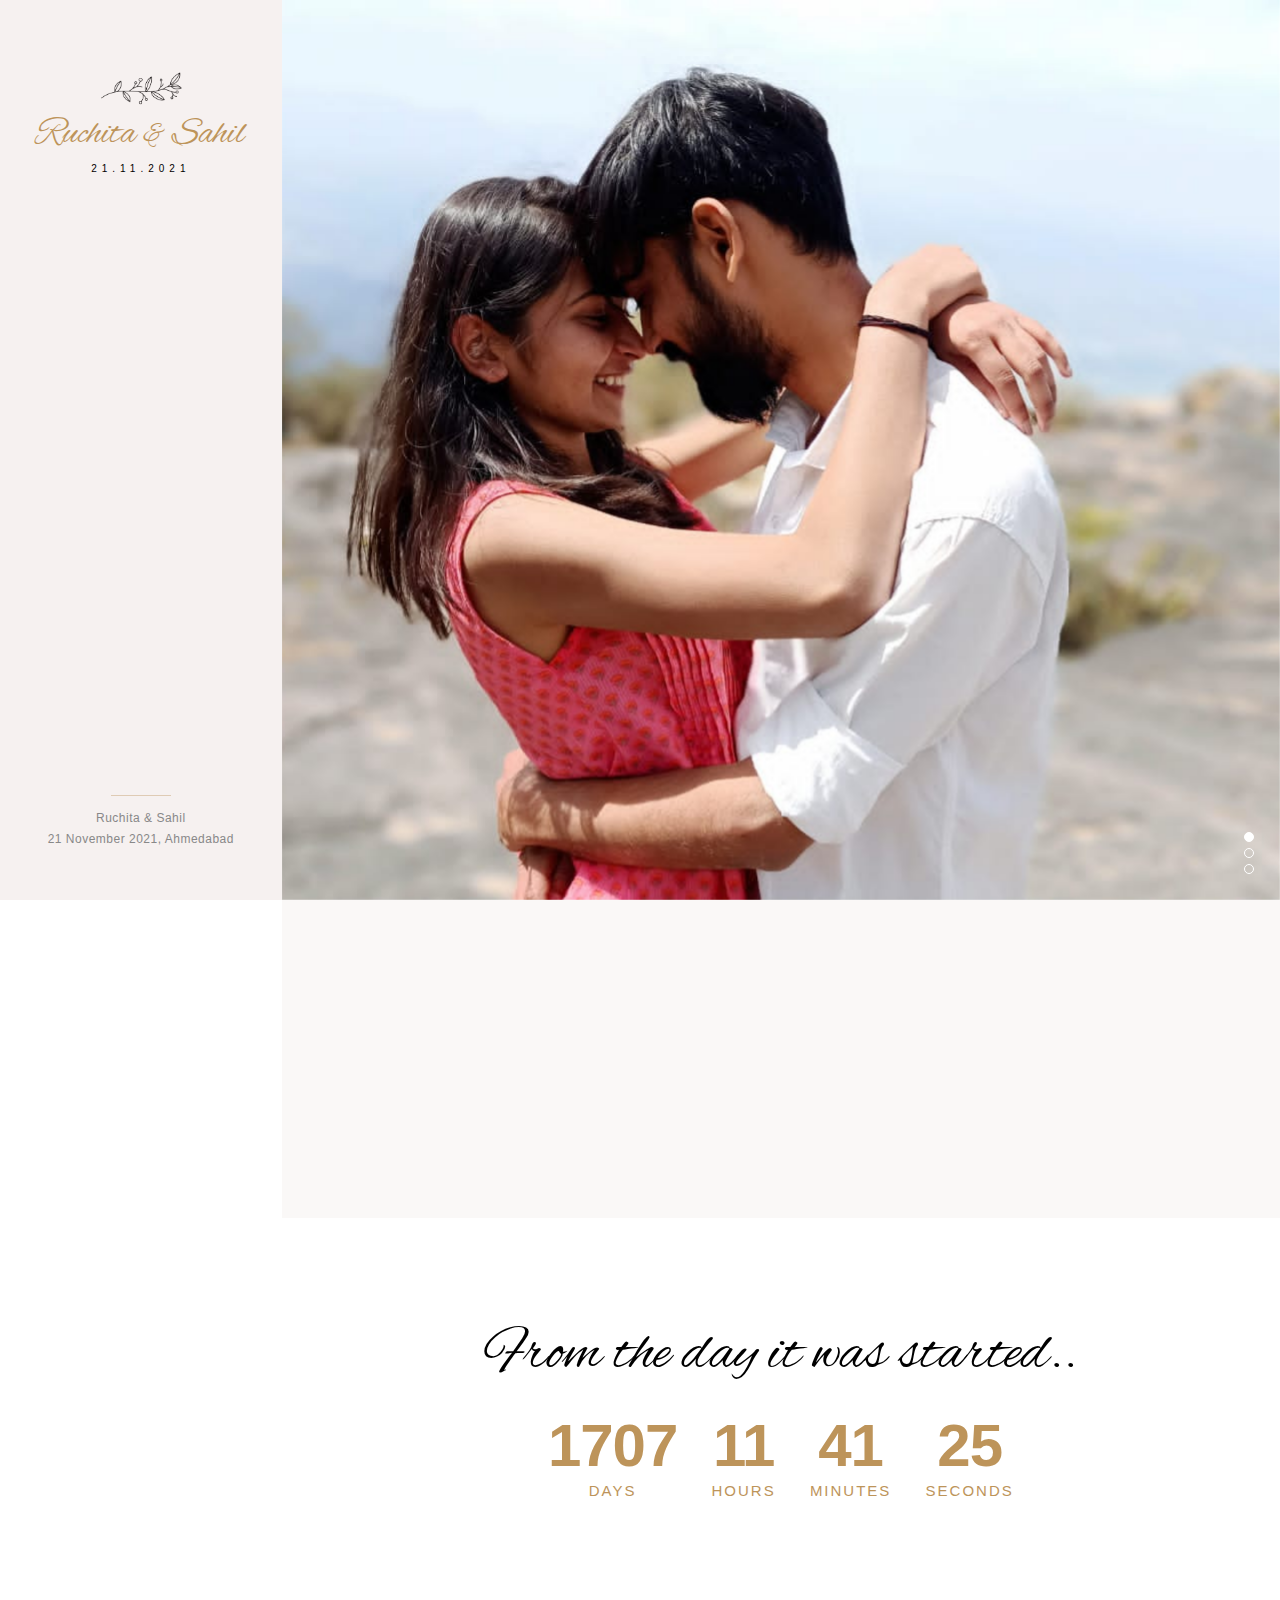
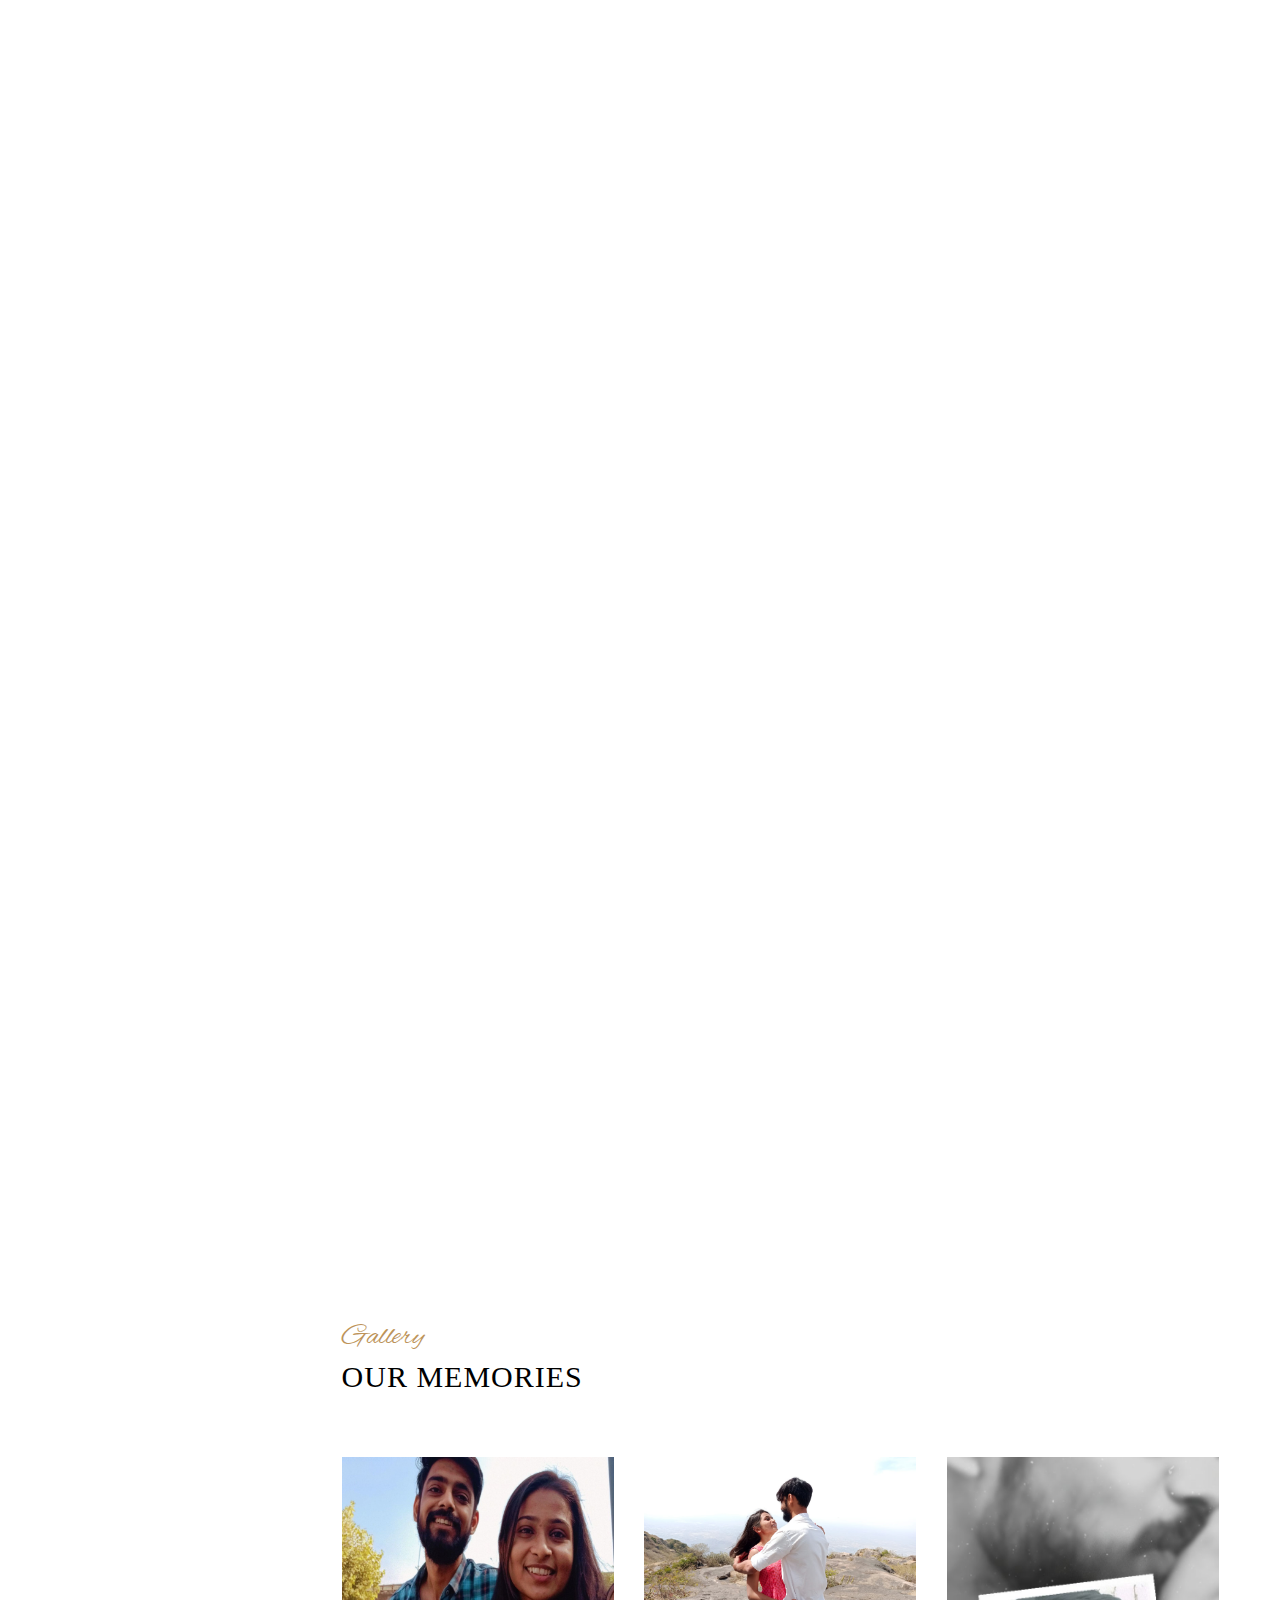
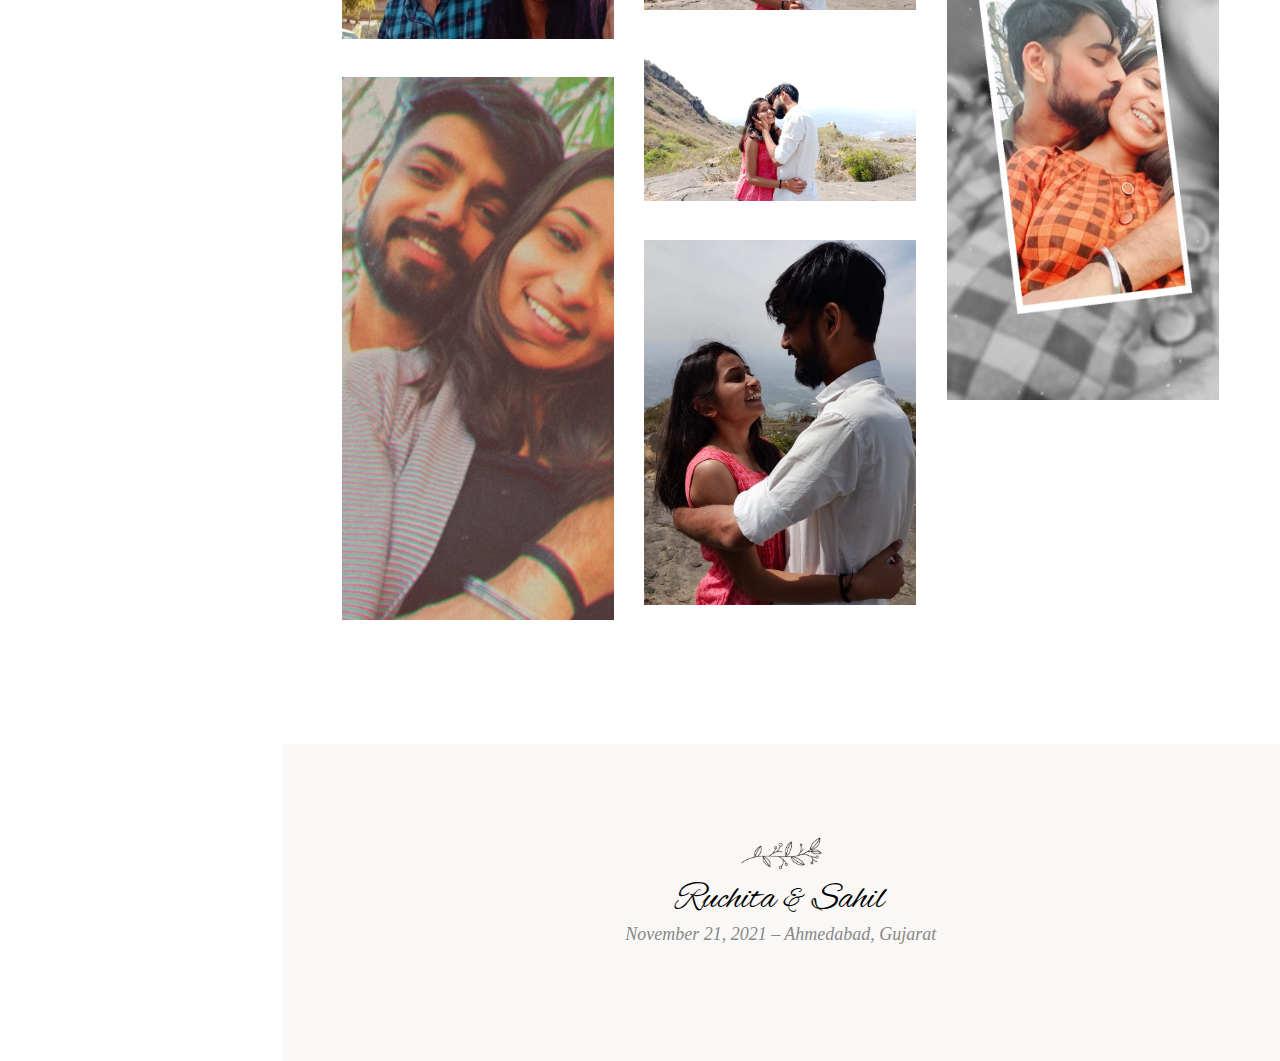
==== commit 57f9337f: "Update index.html" ====
--- a/index.html
+++ b/index.html
@@ -117,7 +117,7 @@
             <div id="couple" class="bridegroom clear section-padding bg-pink">
                 <div class="container">
                     
-                    <div class="row">s
+                    <div class="row">
                         <div class="col-md-12 text-center animate-box" data-animate-effect="fadeInUp">
                             <h3 class="oliven-couple-title">Our First Meet!!</h3>
                             <h4 class="oliven-couple-subtitle">Novemeber 21, 2021 — Ahmedabad, Gujarat</h4> 
@@ -276,4 +276,4 @@
 
 
 <!-- Mirrored from duruthemes.com/demo/html/olivia-enrico/demo2/index.html by HTTrack Website Copier/3.x [XR&CO'2014], Sun, 10 Apr 2022 14:05:43 GMT -->
-</html>+</html>
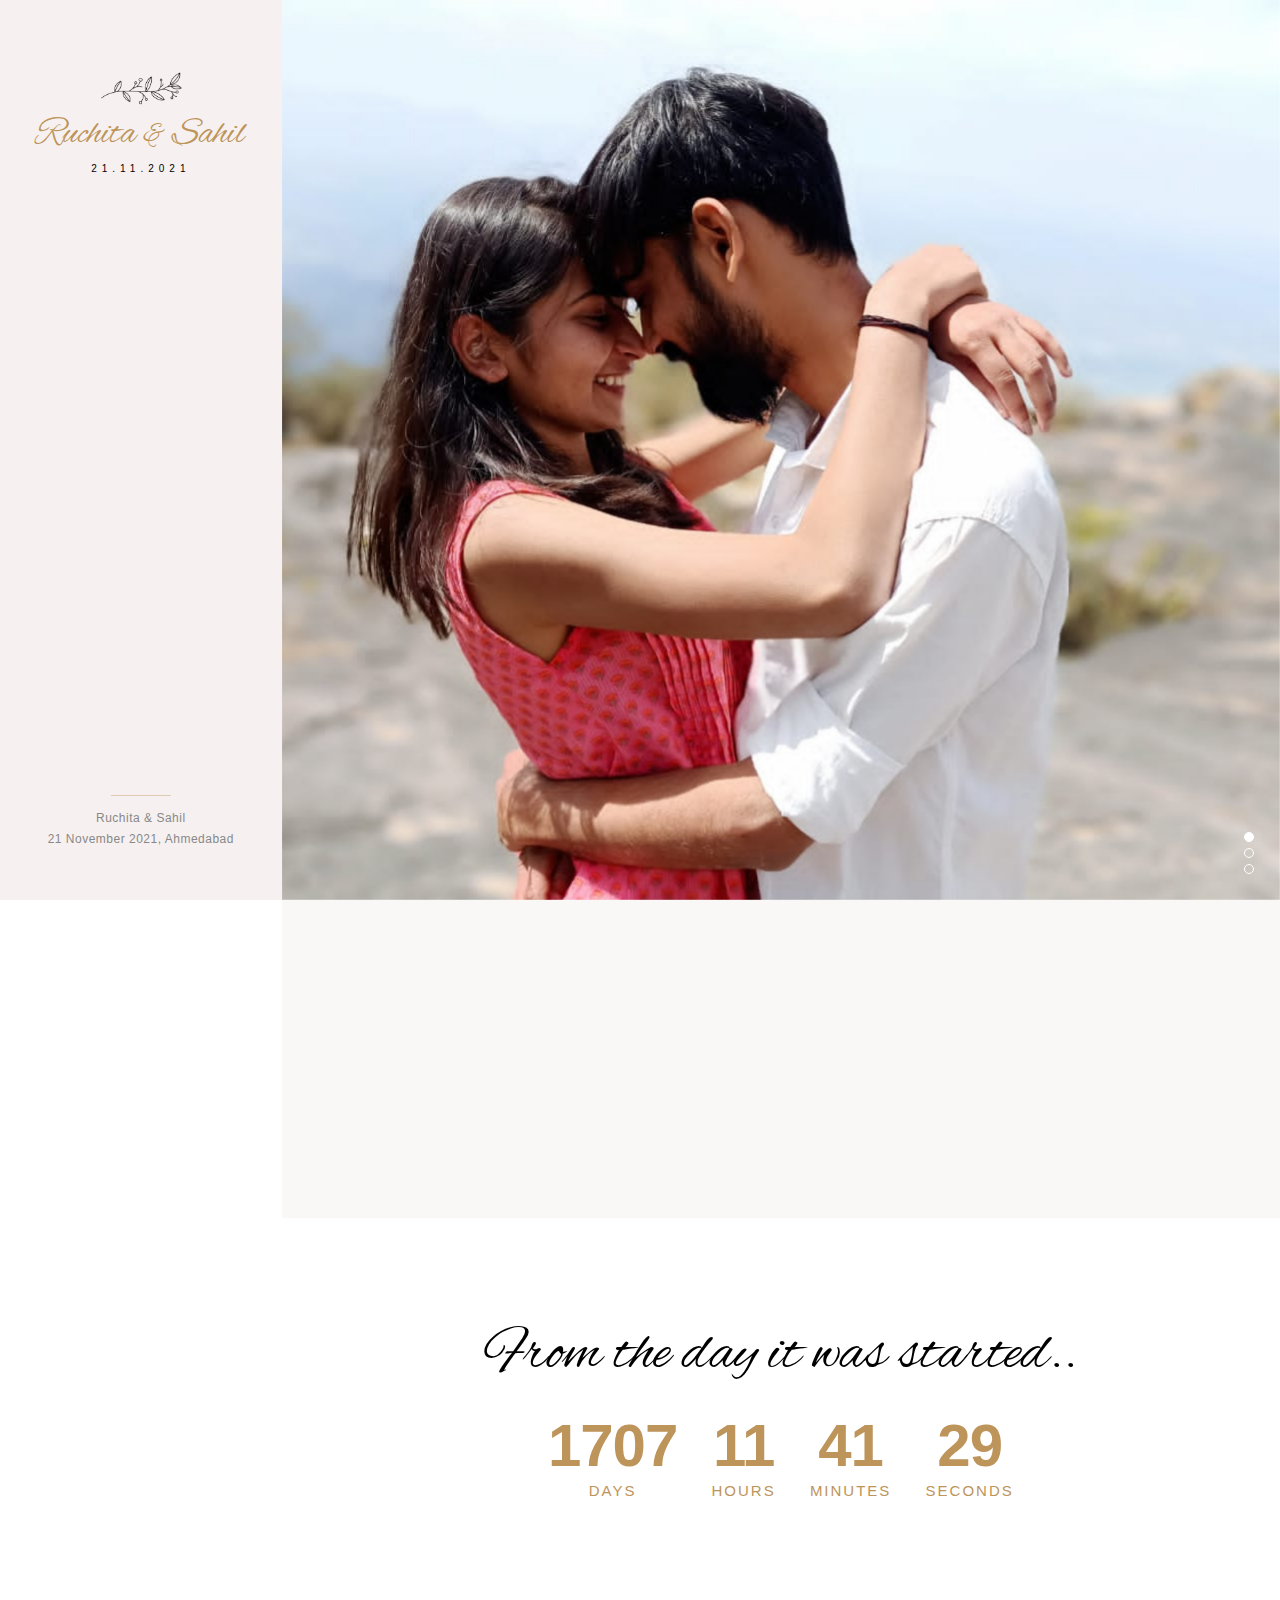
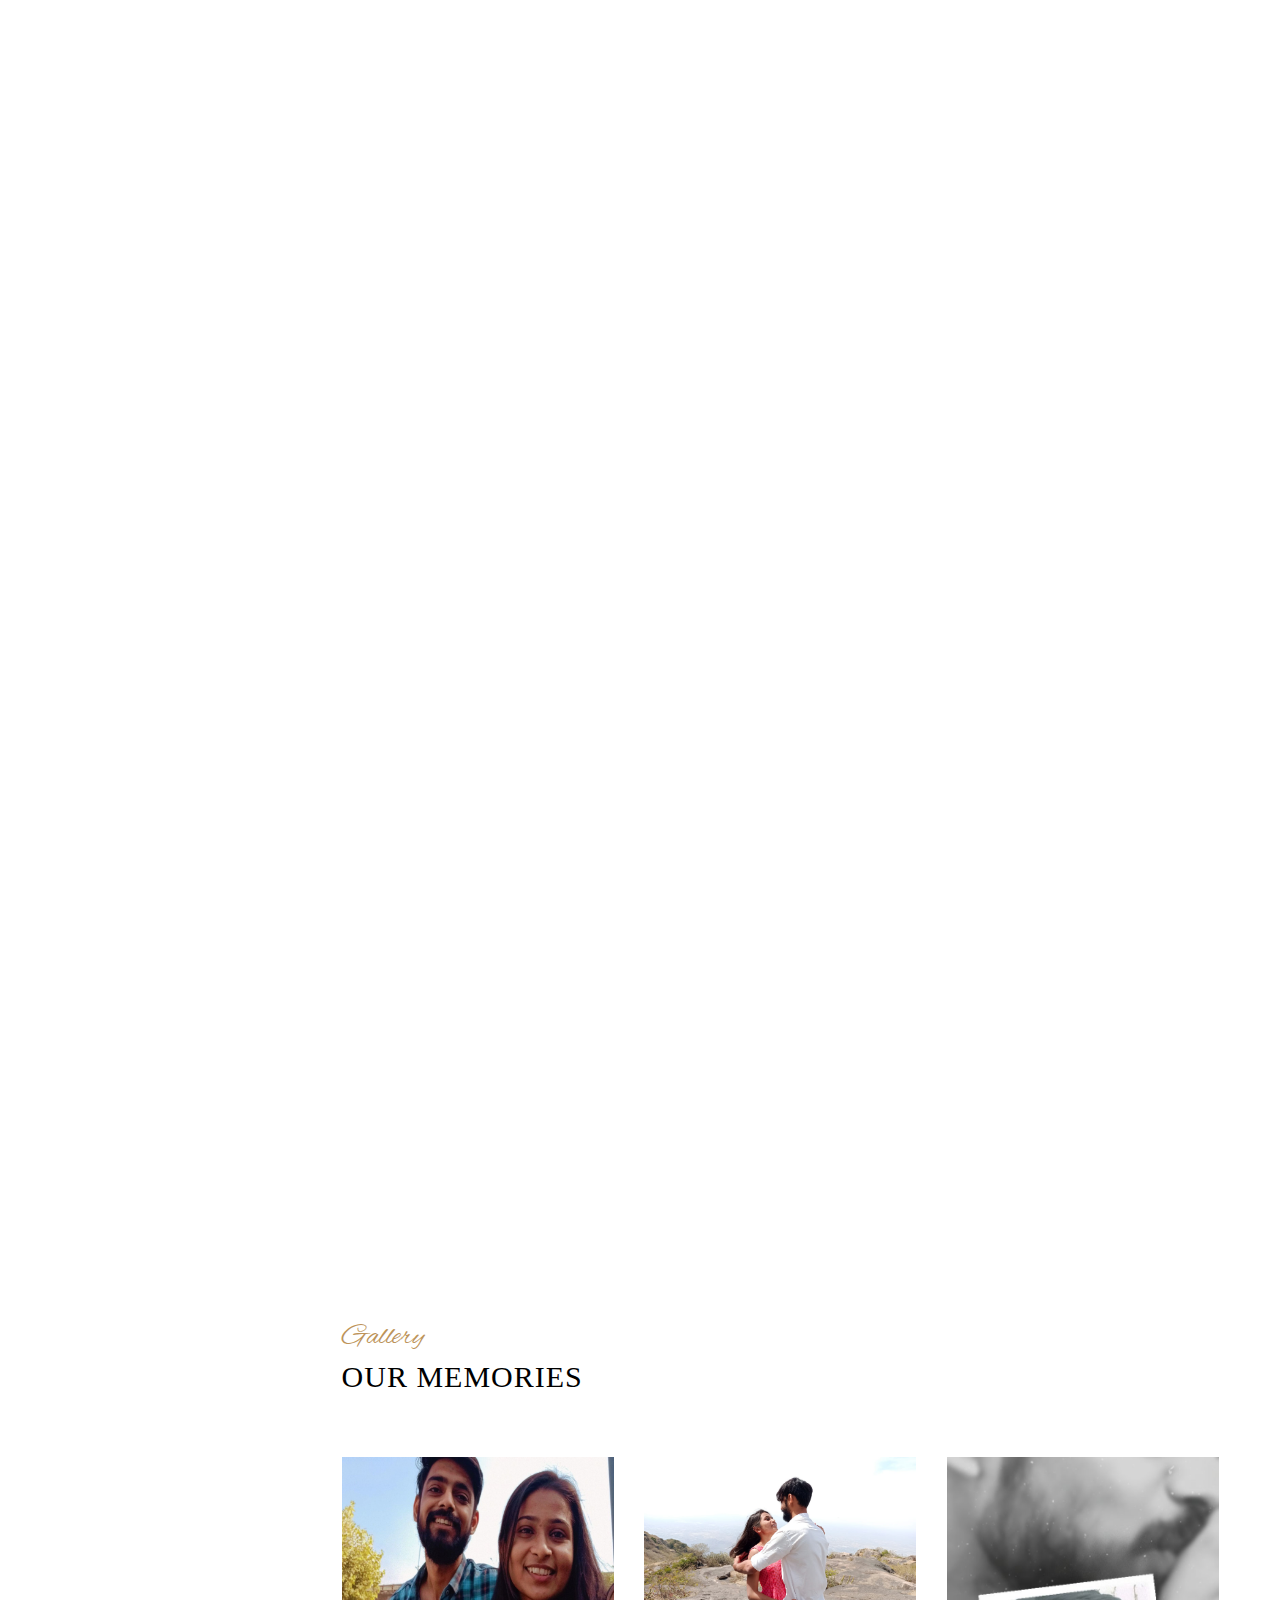
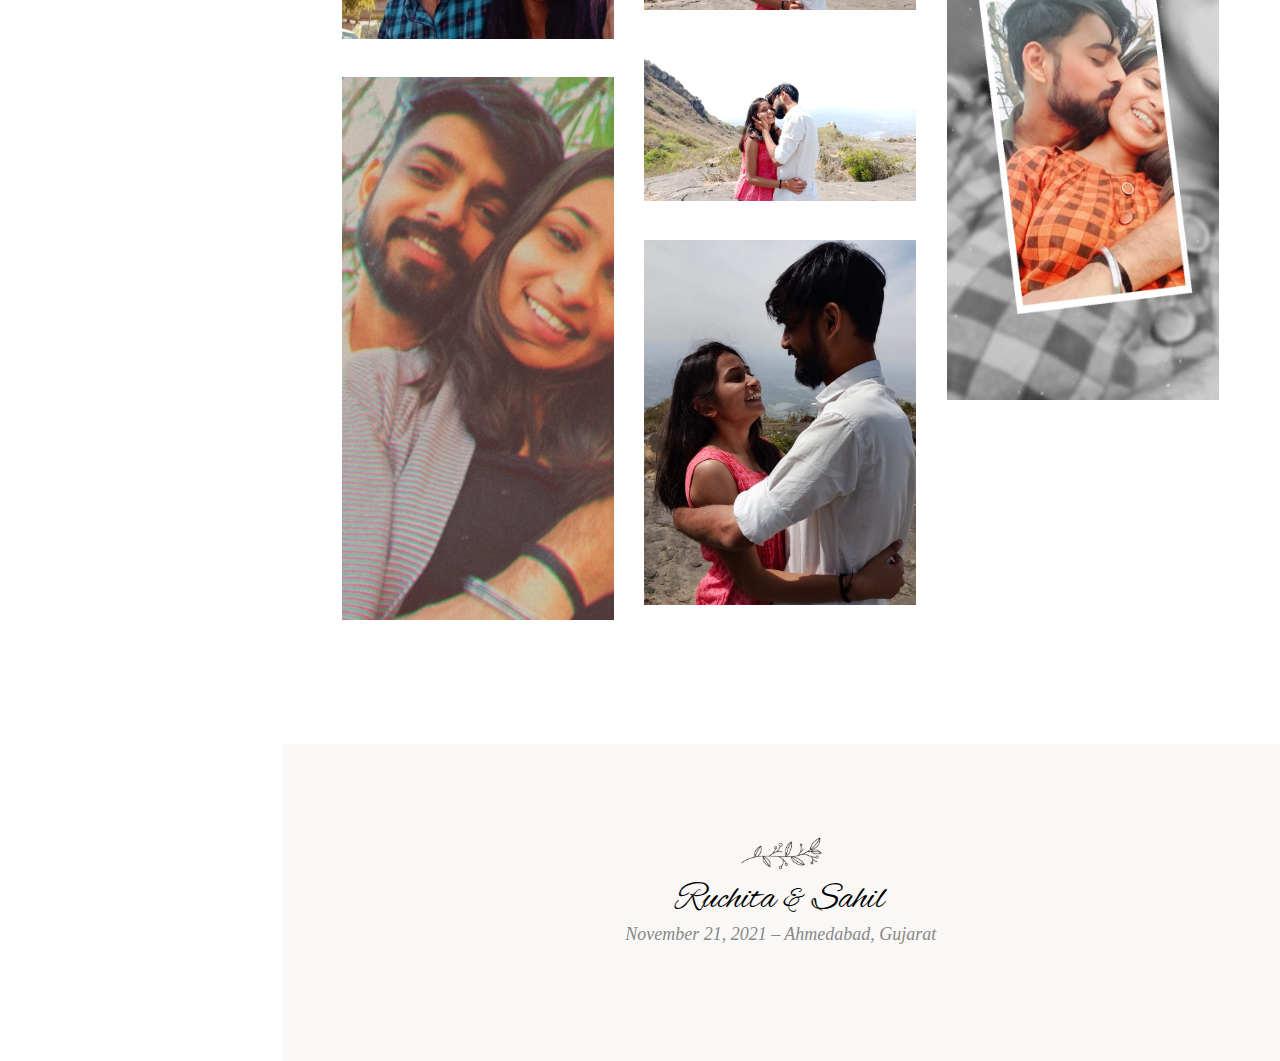
==== commit 03871209: "Update index.html" ====
--- a/index.html
+++ b/index.html
@@ -157,11 +157,11 @@
                         <div class="col-md-7 animate-box" data-animate-effect="fadeInRight">
                             <h4 class="oliven-story-subtitle">Our love.</h4>
                             <h3 class="oliven-story-title">Our Story</h3>
-                            <p>Curabit aliquet orci elit genes tristique lorem commodo vitae. Tuliaum tincidunt nete sede gravida aliquam, neque libero hendrerit magna, sit amet mollis lacus ithe maurise. Dunya erat volutpat edat themo the druanye semper.</p>
-                            <p>Luality fringilla duiman at elit vinibus viverra nec a lacus themo the druanye sene sollicitudin mi suscipit non sagie the fermen.</p>
-                            <p>Phasellus viverra tristique justo duis vitae diam neque nivamus ac est augue artine aringilla dui at elit finibus viverra nec a lacus. Nedana themo eros odio semper soe suscipit non. Curabit aliquet orci elit genes tristique.</p>
-                            <h4>Dec 5th, 2022, We Said Yes!</h4>
-                            <p>Luality fringilla duiman at elit finibus viverra nec a lacus themo the druanye sene sollicitudin mi suscipit non sagie the fermen.</p>
+                            <p>We have known each other for the last 4-5 years because AS we are casual relatives there is not much contact between us.</p>
+                            <p>And one Sunday she and she's family came to our house. Then we saw each other and fell in love with each other from one sided ,We did not confirmed.</p>
+                            <p>Then we started chatting on social media. For a week we talked like normal friends.</p>
+                            <h4>Nov 21st, 2021, She Said Yes!</h4>
+                            <p>We decided to meet on November 21. Then we met for the first time alone, we talked for about 3 hours and I proposed her and She said yes!!</p>
                         </div>
                     </div>
                 </div>
--- a/css/style.css
+++ b/css/style.css
@@ -971,7 +971,7 @@
     font-weight: 400;
     margin: 0 0 15px 0;
     font-size: 120px;
-    color: #FFF;
+    color: #fff;
     display: block;
     line-height: 1em;
     position: relative;
@@ -2185,4 +2185,4 @@
     .bg-fixed {
         background-attachment: scroll !important;
     }
-}+}
